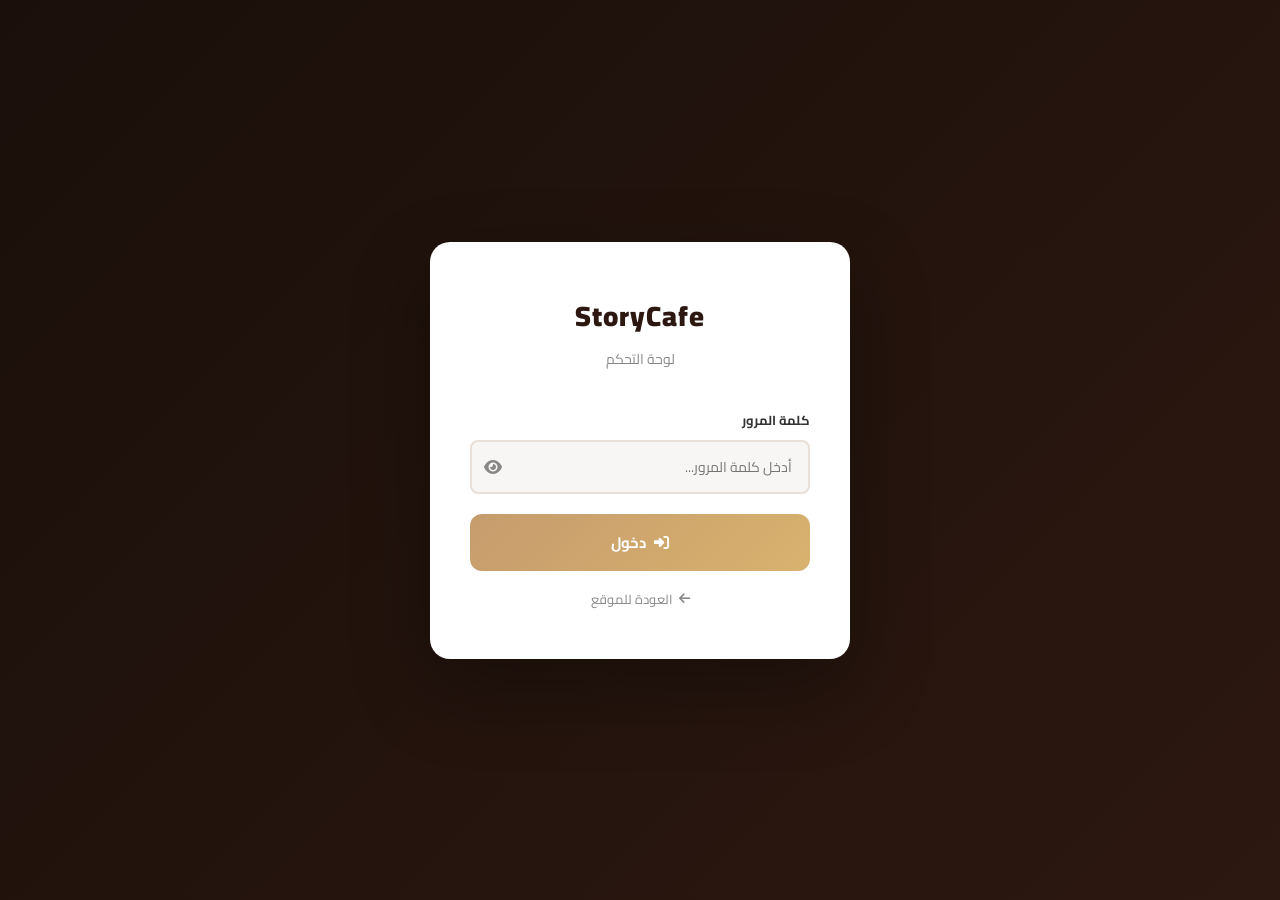
==== admin.html @ 5e0218cb "Initial commit: StoryCafe complete website + admin dashboard" ====
<!DOCTYPE html>
<html lang="ar" dir="rtl">
<head>
    <meta charset="UTF-8">
    <meta name="viewport" content="width=device-width, initial-scale=1.0">
    <title>لوحة التحكم — StoryCafe</title>
    <link rel="preconnect" href="https://fonts.googleapis.com">
    <link href="https://fonts.googleapis.com/css2?family=Cairo:wght@300;400;600;700;900&display=swap" rel="stylesheet">
    <link rel="stylesheet" href="https://cdnjs.cloudflare.com/ajax/libs/font-awesome/6.5.1/css/all.min.css">
    <link rel="stylesheet" href="css/admin.css">
</head>
<body>

    <!-- Login Page -->
    <div id="login-page" class="login-page">
        <div class="login-card">
            <div class="login-logo">
                <img src="logo.png" alt="StoryCafe" onerror="this.style.display='none'">
                <h1>StoryCafe</h1>
                <p>لوحة التحكم</p>
            </div>
            <form onsubmit="adminLogin(event)">
                <div class="form-group">
                    <label>كلمة المرور</label>
                    <div class="pw-wrap">
                        <input type="password" id="login-pw" placeholder="أدخل كلمة المرور..." required autocomplete="current-password">
                        <button type="button" class="pw-toggle" onclick="togglePwVis()"><i class="fas fa-eye" id="pw-eye"></i></button>
                    </div>
                </div>
                <div class="login-error" id="login-error" style="display:none">كلمة المرور غير صحيحة</div>
                <button type="submit" class="btn-login">
                    <i class="fas fa-sign-in-alt"></i>
                    دخول
                </button>
            </form>
            <a href="index.html" class="back-link"><i class="fas fa-arrow-left"></i> العودة للموقع</a>
        </div>
    </div>

    <!-- Dashboard -->
    <div id="dashboard" class="dashboard" style="display:none">

        <!-- Sidebar -->
        <aside class="sidebar" id="sidebar">
            <div class="sidebar-header">
                <img src="logo.png" alt="StoryCafe" onerror="this.style.display='none'">
                <div>
                    <span class="sb-title">StoryCafe</span>
                    <span class="sb-subtitle">لوحة التحكم</span>
                </div>
            </div>
            <nav class="sidebar-nav">
                <button class="sb-link active" data-page="overview" onclick="showPage('overview', this)">
                    <i class="fas fa-chart-pie"></i> نظرة عامة
                </button>
                <button class="sb-link" data-page="products" onclick="showPage('products', this)">
                    <i class="fas fa-coffee"></i> المنتجات
                </button>
                <button class="sb-link" data-page="categories" onclick="showPage('categories', this)">
                    <i class="fas fa-th-large"></i> التصنيفات
                </button>
                <button class="sb-link" data-page="orders" onclick="showPage('orders', this)">
                    <i class="fas fa-receipt"></i> الطلبات
                </button>
            </nav>
            <div class="sidebar-footer">
                <button class="sb-link sb-logout" onclick="adminLogout()">
                    <i class="fas fa-sign-out-alt"></i> تسجيل الخروج
                </button>
                <a href="index.html" class="sb-link" target="_blank">
                    <i class="fas fa-external-link-alt"></i> عرض الموقع
                </a>
            </div>
        </aside>

        <!-- Main -->
        <main class="main-content">
            <div class="topbar">
                <button class="sidebar-toggle" onclick="toggleSidebar()" aria-label="القائمة">
                    <i class="fas fa-bars"></i>
                </button>
                <h2 class="topbar-title" id="topbar-title">نظرة عامة</h2>
                <div class="topbar-actions">
                    <span class="admin-badge"><i class="fas fa-user-shield"></i> مدير</span>
                </div>
            </div>

            <!-- Overview Page -->
            <div id="page-overview" class="page active">
                <div class="stats-grid">
                    <div class="stat-card">
                        <div class="stat-icon stat-blue"><i class="fas fa-coffee"></i></div>
                        <div class="stat-info">
                            <span class="stat-label">إجمالي المنتجات</span>
                            <span class="stat-val" id="stat-products">--</span>
                        </div>
                    </div>
                    <div class="stat-card">
                        <div class="stat-icon stat-gold"><i class="fas fa-th-large"></i></div>
                        <div class="stat-info">
                            <span class="stat-label">التصنيفات</span>
                            <span class="stat-val" id="stat-cats">--</span>
                        </div>
                    </div>
                    <div class="stat-card">
                        <div class="stat-icon stat-green"><i class="fas fa-receipt"></i></div>
                        <div class="stat-info">
                            <span class="stat-label">الطلبات</span>
                            <span class="stat-val" id="stat-orders">--</span>
                        </div>
                    </div>
                    <div class="stat-card">
                        <div class="stat-icon stat-red"><i class="fas fa-fire"></i></div>
                        <div class="stat-info">
                            <span class="stat-label">أشهر صنف</span>
                            <span class="stat-val stat-sm" id="stat-top">مشروبات باردة</span>
                        </div>
                    </div>
                </div>
                <div class="overview-grid">
                    <div class="admin-card">
                        <div class="admin-card-header">
                            <h3><i class="fas fa-list"></i> آخر المنتجات المضافة</h3>
                        </div>
                        <div id="recent-products-list" class="recent-list">جاري التحميل...</div>
                    </div>
                    <div class="admin-card">
                        <div class="admin-card-header">
                            <h3><i class="fas fa-receipt"></i> آخر الطلبات</h3>
                        </div>
                        <div id="recent-orders-list" class="recent-list">لا توجد طلبات بعد</div>
                    </div>
                </div>
                <div class="supabase-notice" id="supabase-notice" style="display:none">
                    <i class="fas fa-info-circle"></i>
                    <span>لتفعيل لوحة التحكم الكاملة، أضف بيانات Supabase في <code>js/config.js</code> وشغّل سكريبت قاعدة البيانات <code>supabase-schema.sql</code></span>
                </div>
            </div>

            <!-- Products Page -->
            <div id="page-products" class="page" style="display:none">
                <div class="page-toolbar">
                    <div class="page-search">
                        <i class="fas fa-search"></i>
                        <input type="text" placeholder="ابحث عن منتج..." oninput="searchAdminProducts(this.value)">
                    </div>
                    <div class="page-toolbar-right">
                        <select class="admin-select" onchange="filterAdminByCategory(this.value)" id="prod-cat-filter">
                            <option value="">كل التصنيفات</option>
                        </select>
                        <button class="btn-admin-primary" onclick="openProductModal()">
                            <i class="fas fa-plus"></i> منتج جديد
                        </button>
                    </div>
                </div>
                <div class="admin-table-wrap">
                    <table class="admin-table" id="products-table">
                        <thead>
                            <tr>
                                <th>#</th>
                                <th>الصورة</th>
                                <th>اسم المنتج</th>
                                <th>التصنيف</th>
                                <th>السعر</th>
                                <th>الحالة</th>
                                <th>إجراءات</th>
                            </tr>
                        </thead>
                        <tbody id="products-tbody"></tbody>
                    </table>
                </div>
            </div>

            <!-- Categories Page -->
            <div id="page-categories" class="page" style="display:none">
                <div class="page-toolbar">
                    <h3>إدارة التصنيفات</h3>
                    <button class="btn-admin-primary" onclick="openCatModal()">
                        <i class="fas fa-plus"></i> تصنيف جديد
                    </button>
                </div>
                <div class="cats-admin-grid" id="cats-admin-grid"></div>
            </div>

            <!-- Orders Page -->
            <div id="page-orders" class="page" style="display:none">
                <div class="page-toolbar">
                    <h3>إدارة الطلبات</h3>
                    <div class="page-toolbar-right">
                        <select class="admin-select" onchange="filterOrdersByStatus(this.value)">
                            <option value="">كل الطلبات</option>
                            <option value="pending">قيد الانتظار</option>
                            <option value="confirmed">مؤكد</option>
                            <option value="preparing">قيد التحضير</option>
                            <option value="ready">جاهز</option>
                            <option value="delivered">تم التسليم</option>
                            <option value="cancelled">ملغي</option>
                        </select>
                    </div>
                </div>
                <div class="admin-table-wrap">
                    <table class="admin-table" id="orders-table">
                        <thead>
                            <tr>
                                <th>رقم الطلب</th>
                                <th>التاريخ</th>
                                <th>المنتجات</th>
                                <th>المجموع</th>
                                <th>الحالة</th>
                                <th>إجراءات</th>
                            </tr>
                        </thead>
                        <tbody id="orders-tbody">
                            <tr><td colspan="6" class="table-empty">لا توجد طلبات مسجّلة</td></tr>
                        </tbody>
                    </table>
                </div>
            </div>
        </main>
    </div>

    <!-- Product Modal -->
    <div class="modal-overlay" id="product-modal" style="display:none" onclick="closeProductModal(event)">
        <div class="modal-box">
            <div class="modal-header">
                <h3 id="product-modal-title">منتج جديد</h3>
                <button onclick="closeProductModal()" class="modal-close"><i class="fas fa-times"></i></button>
            </div>
            <form onsubmit="saveProduct(event)" class="modal-form">
                <input type="hidden" id="pm-id">
                <div class="form-row">
                    <div class="form-group">
                        <label>اسم المنتج (إنجليزي) *</label>
                        <input type="text" id="pm-name" placeholder="Ice Caramel Latte" required>
                    </div>
                    <div class="form-group">
                        <label>السعر (ل.ل) *</label>
                        <input type="number" id="pm-price" placeholder="200000" required min="0">
                    </div>
                </div>
                <div class="form-row">
                    <div class="form-group">
                        <label>التصنيف *</label>
                        <select id="pm-cat" required>
                            <option value="">اختر تصنيفاً</option>
                        </select>
                    </div>
                    <div class="form-group">
                        <label>الحالة</label>
                        <select id="pm-status">
                            <option value="true">متاح</option>
                            <option value="false">غير متاح</option>
                        </select>
                    </div>
                </div>
                <div class="form-group">
                    <label>رابط الصورة</label>
                    <input type="url" id="pm-image" placeholder="https://...">
                </div>
                <div class="modal-actions">
                    <button type="button" class="btn-admin-outline" onclick="closeProductModal()">إلغاء</button>
                    <button type="submit" class="btn-admin-primary">
                        <i class="fas fa-save"></i> حفظ المنتج
                    </button>
                </div>
            </form>
        </div>
    </div>

    <!-- Category Modal -->
    <div class="modal-overlay" id="cat-modal" style="display:none" onclick="closeCatModal(event)">
        <div class="modal-box modal-sm">
            <div class="modal-header">
                <h3 id="cat-modal-title">تصنيف جديد</h3>
                <button onclick="closeCatModal()" class="modal-close"><i class="fas fa-times"></i></button>
            </div>
            <form onsubmit="saveCat(event)" class="modal-form">
                <input type="hidden" id="cm-id">
                <div class="form-group">
                    <label>اسم التصنيف (عربي) *</label>
                    <input type="text" id="cm-name-ar" placeholder="مشروبات باردة" required>
                </div>
                <div class="form-group">
                    <label>اسم التصنيف (إنجليزي)</label>
                    <input type="text" id="cm-name-en" placeholder="Cold Drinks">
                </div>
                <div class="form-row">
                    <div class="form-group">
                        <label>الأيقونة (Emoji)</label>
                        <input type="text" id="cm-icon" placeholder="🥤">
                    </div>
                    <div class="form-group">
                        <label>الترتيب</label>
                        <input type="number" id="cm-order" placeholder="1" min="1">
                    </div>
                </div>
                <div class="form-group">
                    <label>رابط الصورة</label>
                    <input type="url" id="cm-image" placeholder="https://...">
                </div>
                <div class="modal-actions">
                    <button type="button" class="btn-admin-outline" onclick="closeCatModal()">إلغاء</button>
                    <button type="submit" class="btn-admin-primary">
                        <i class="fas fa-save"></i> حفظ التصنيف
                    </button>
                </div>
            </form>
        </div>
    </div>

    <!-- Admin Toast -->
    <div class="admin-toast-container" id="admin-toast-container"></div>

    <!-- Supabase -->
    <script src="https://cdn.jsdelivr.net/npm/@supabase/supabase-js@2/dist/umd/supabase.js"></script>
    <script src="js/config.js"></script>
    <script src="js/data.js"></script>
    <script src="js/admin.js"></script>
</body>
</html>
---- css/admin.css ----
/* ============================================
   StoryCafe — Admin Dashboard Stylesheet
   ============================================ */

:root {
  --dark:    #4A3728;
  --dark-2:  #2C1810;
  --dark-4:  #1a0f0a;
  --light:   #F8F6F4;
  --accent:  #C69C6D;
  --gold:    #D8B26E;
  --white:   #FFFFFF;
  --text:    #333333;
  --text-muted: #888;
  --border:  #e8e0d8;
  --bg:      #F5F0EB;
  --sidebar-w: 260px;
  --radius:  12px;
  --radius-sm: 8px;
  --shadow:  0 4px 24px rgba(74, 55, 40, 0.12);
  --transition: all 0.25s ease;
  --font: 'Cairo', sans-serif;
  --blue: #3B82F6;
  --green: #10B981;
  --red: #EF4444;
}
*, *::before, *::after { box-sizing: border-box; margin: 0; padding: 0; }
html, body { height: 100%; }
body {
  font-family: var(--font);
  background: var(--bg);
  color: var(--text);
  direction: rtl;
  overflow-x: hidden;
}
img { max-width: 100%; }
a { text-decoration: none; color: inherit; }
ul { list-style: none; }
button { cursor: pointer; font-family: var(--font); }
input, select, textarea { font-family: var(--font); }

/* ---------- Login Page ---------- */
.login-page {
  min-height: 100vh;
  display: flex;
  align-items: center;
  justify-content: center;
  background: linear-gradient(135deg, var(--dark-4) 0%, var(--dark-2) 100%);
  padding: 24px;
}
.login-card {
  background: var(--white);
  border-radius: 20px;
  padding: 48px 40px;
  width: 100%;
  max-width: 420px;
  box-shadow: 0 30px 80px rgba(0,0,0,0.3);
}
.login-logo {
  text-align: center;
  margin-bottom: 36px;
}
.login-logo img {
  width: 80px; height: 80px;
  border-radius: 50%;
  margin: 0 auto 12px;
  object-fit: contain;
  border: 3px solid var(--accent);
}
.login-logo h1 {
  font-size: 28px;
  font-weight: 900;
  color: var(--dark-2);
  letter-spacing: 1px;
}
.login-logo p {
  font-size: 14px;
  color: var(--text-muted);
  margin-top: 4px;
}
.form-group {
  margin-bottom: 20px;
}
.form-group label {
  display: block;
  font-size: 13px;
  font-weight: 700;
  color: var(--text);
  margin-bottom: 8px;
}
.form-group input,
.form-group select,
.form-group textarea {
  width: 100%;
  padding: 12px 16px;
  border: 2px solid var(--border);
  border-radius: var(--radius-sm);
  font-size: 14px;
  color: var(--text);
  background: var(--light);
  outline: none;
  transition: var(--transition);
  direction: rtl;
}
.form-group input:focus,
.form-group select:focus,
.form-group textarea:focus {
  border-color: var(--accent);
  background: var(--white);
  box-shadow: 0 0 0 3px rgba(198,156,109,0.15);
}
.pw-wrap { position: relative; }
.pw-wrap input { padding-left: 44px; }
.pw-toggle {
  position: absolute;
  left: 14px;
  top: 50%;
  transform: translateY(-50%);
  color: var(--text-muted);
  font-size: 16px;
  background: none;
  border: none;
  cursor: pointer;
}
.login-error {
  background: rgba(239, 68, 68, 0.08);
  color: var(--red);
  border: 1px solid rgba(239, 68, 68, 0.2);
  border-radius: var(--radius-sm);
  padding: 10px 14px;
  font-size: 13px;
  font-weight: 600;
  margin-bottom: 16px;
  text-align: center;
}
.btn-login {
  width: 100%;
  padding: 14px;
  background: linear-gradient(135deg, var(--accent), var(--gold));
  color: white;
  border: none;
  border-radius: var(--radius);
  font-size: 15px;
  font-weight: 700;
  display: flex;
  align-items: center;
  justify-content: center;
  gap: 8px;
  transition: var(--transition);
  margin-bottom: 16px;
}
.btn-login:hover { transform: translateY(-2px); box-shadow: 0 8px 25px rgba(198,156,109,0.4); }
.back-link {
  display: block;
  text-align: center;
  color: var(--text-muted);
  font-size: 13px;
  display: flex;
  align-items: center;
  justify-content: center;
  gap: 6px;
  transition: var(--transition);
}
.back-link:hover { color: var(--accent); }

/* ---------- Dashboard Layout ---------- */
.dashboard {
  display: flex;
  min-height: 100vh;
}

/* Sidebar */
.sidebar {
  width: var(--sidebar-w);
  background: var(--dark-2);
  color: var(--white);
  display: flex;
  flex-direction: column;
  flex-shrink: 0;
  position: fixed;
  top: 0; right: 0;
  height: 100vh;
  z-index: 200;
  overflow-y: auto;
  transition: transform 0.3s ease;
}
.sidebar.closed { transform: translateX(100%); }
.sidebar-header {
  display: flex;
  align-items: center;
  gap: 12px;
  padding: 24px 20px;
  border-bottom: 1px solid rgba(255,255,255,0.07);
}
.sidebar-header img {
  width: 42px; height: 42px;
  border-radius: 50%;
  border: 2px solid rgba(216,178,110,0.4);
  object-fit: contain;
}
.sb-title {
  display: block;
  font-size: 16px;
  font-weight: 800;
  color: var(--gold);
}
.sb-subtitle {
  display: block;
  font-size: 11px;
  color: rgba(255,255,255,0.4);
  margin-top: 2px;
}
.sidebar-nav {
  flex: 1;
  padding: 16px 12px;
  display: flex;
  flex-direction: column;
  gap: 4px;
}
.sb-link {
  display: flex;
  align-items: center;
  gap: 12px;
  padding: 12px 16px;
  border-radius: var(--radius-sm);
  font-size: 14px;
  font-weight: 600;
  color: rgba(255,255,255,0.6);
  background: none;
  border: none;
  width: 100%;
  text-align: right;
  transition: var(--transition);
  cursor: pointer;
}
.sb-link:hover { background: rgba(255,255,255,0.07); color: var(--white); }
.sb-link.active { background: rgba(216,178,110,0.15); color: var(--gold); }
.sb-link i { font-size: 16px; width: 20px; text-align: center; flex-shrink: 0; }
.sidebar-footer {
  padding: 12px;
  border-top: 1px solid rgba(255,255,255,0.07);
  display: flex;
  flex-direction: column;
  gap: 4px;
}
.sb-logout { color: rgba(239, 68, 68, 0.7) !important; }
.sb-logout:hover { color: var(--red) !important; background: rgba(239,68,68,0.08) !important; }

/* Main Content */
.main-content {
  flex: 1;
  margin-right: var(--sidebar-w);
  min-height: 100vh;
  display: flex;
  flex-direction: column;
  overflow-x: hidden;
}
.topbar {
  display: flex;
  align-items: center;
  gap: 16px;
  padding: 16px 28px;
  background: var(--white);
  border-bottom: 1px solid var(--border);
  position: sticky;
  top: 0;
  z-index: 100;
}
.sidebar-toggle {
  background: none;
  border: 1px solid var(--border);
  border-radius: var(--radius-sm);
  width: 38px; height: 38px;
  display: flex;
  align-items: center;
  justify-content: center;
  color: var(--text);
  font-size: 16px;
  transition: var(--transition);
  display: none;
}
.sidebar-toggle:hover { background: var(--bg); }
.topbar-title {
  flex: 1;
  font-size: 18px;
  font-weight: 800;
  color: var(--dark-2);
}
.admin-badge {
  background: rgba(198, 156, 109, 0.1);
  color: var(--accent);
  border: 1px solid rgba(198, 156, 109, 0.2);
  padding: 6px 14px;
  border-radius: 20px;
  font-size: 12px;
  font-weight: 700;
  display: flex;
  align-items: center;
  gap: 6px;
}
.page { padding: 28px; flex: 1; }
.page.active { display: block; }

/* Stats */
.stats-grid {
  display: grid;
  grid-template-columns: repeat(auto-fill, minmax(220px, 1fr));
  gap: 20px;
  margin-bottom: 28px;
}
.stat-card {
  background: var(--white);
  border-radius: var(--radius);
  padding: 24px;
  display: flex;
  align-items: center;
  gap: 18px;
  box-shadow: var(--shadow);
  border: 1px solid var(--border);
  transition: var(--transition);
}
.stat-card:hover { transform: translateY(-3px); }
.stat-icon {
  width: 54px; height: 54px;
  border-radius: var(--radius);
  display: flex;
  align-items: center;
  justify-content: center;
  font-size: 22px;
  flex-shrink: 0;
}
.stat-blue  { background: rgba(59,130,246,0.1); color: var(--blue); }
.stat-gold  { background: rgba(216,178,110,0.1); color: var(--gold); }
.stat-green { background: rgba(16,185,129,0.1); color: var(--green); }
.stat-red   { background: rgba(239,68,68,0.1);  color: var(--red); }
.stat-label { font-size: 12px; color: var(--text-muted); font-weight: 600; margin-bottom: 6px; display: block; }
.stat-val   { font-size: 28px; font-weight: 900; color: var(--dark-2); display: block; }
.stat-sm    { font-size: 16px !important; }

/* Overview Grid */
.overview-grid {
  display: grid;
  grid-template-columns: 1.5fr 1fr;
  gap: 20px;
  margin-bottom: 20px;
}
.admin-card {
  background: var(--white);
  border-radius: var(--radius);
  border: 1px solid var(--border);
  box-shadow: var(--shadow);
  overflow: hidden;
}
.admin-card-header {
  padding: 18px 22px;
  border-bottom: 1px solid var(--border);
  background: var(--light);
}
.admin-card-header h3 {
  font-size: 15px;
  font-weight: 700;
  color: var(--dark-2);
  display: flex;
  align-items: center;
  gap: 8px;
}
.admin-card-header h3 i { color: var(--accent); }
.recent-list { padding: 16px; }
.recent-item {
  display: flex;
  align-items: center;
  gap: 12px;
  padding: 10px;
  border-radius: var(--radius-sm);
  transition: var(--transition);
  border-bottom: 1px solid var(--border);
}
.recent-item:last-child { border-bottom: none; }
.recent-item:hover { background: var(--bg); }
.recent-item img {
  width: 44px; height: 44px;
  border-radius: var(--radius-sm);
  object-fit: cover;
  flex-shrink: 0;
}
.recent-item-info { flex: 1; min-width: 0; }
.recent-item-name { font-size: 13px; font-weight: 700; color: var(--dark-2); white-space: nowrap; overflow: hidden; text-overflow: ellipsis; }
.recent-item-cat  { font-size: 11px; color: var(--text-muted); margin-top: 2px; }
.recent-item-price{ font-size: 13px; font-weight: 700; color: var(--accent); flex-shrink: 0; }

/* Supabase Notice */
.supabase-notice {
  background: rgba(59, 130, 246, 0.06);
  border: 1px solid rgba(59, 130, 246, 0.2);
  color: var(--blue);
  border-radius: var(--radius);
  padding: 14px 20px;
  font-size: 13px;
  font-weight: 600;
  display: flex;
  align-items: flex-start;
  gap: 12px;
  line-height: 1.7;
  margin-top: 20px;
}
.supabase-notice code {
  background: rgba(59,130,246,0.1);
  padding: 2px 6px;
  border-radius: 4px;
  font-family: monospace;
  font-size: 12px;
}

/* Page Toolbar */
.page-toolbar {
  display: flex;
  align-items: center;
  gap: 12px;
  margin-bottom: 24px;
  flex-wrap: wrap;
}
.page-toolbar h3 {
  font-size: 16px;
  font-weight: 700;
  color: var(--dark-2);
  flex: 1;
}
.page-toolbar-right {
  display: flex;
  align-items: center;
  gap: 10px;
  flex-wrap: wrap;
  margin-right: auto;
}
.page-search {
  position: relative;
  flex: 1;
  min-width: 220px;
}
.page-search i {
  position: absolute;
  right: 14px;
  top: 50%;
  transform: translateY(-50%);
  color: var(--text-muted);
  font-size: 14px;
  pointer-events: none;
}
.page-search input {
  width: 100%;
  padding: 10px 40px 10px 16px;
  border: 1.5px solid var(--border);
  border-radius: var(--radius-sm);
  font-size: 13px;
  background: var(--white);
  outline: none;
  transition: var(--transition);
}
.page-search input:focus { border-color: var(--accent); }
.admin-select {
  padding: 10px 14px;
  border: 1.5px solid var(--border);
  border-radius: var(--radius-sm);
  font-size: 13px;
  background: var(--white);
  color: var(--text);
  outline: none;
  cursor: pointer;
  transition: var(--transition);
}
.admin-select:focus { border-color: var(--accent); }
.btn-admin-primary {
  display: flex;
  align-items: center;
  gap: 8px;
  padding: 10px 20px;
  background: linear-gradient(135deg, var(--accent), var(--gold));
  color: white;
  border: none;
  border-radius: var(--radius-sm);
  font-size: 13px;
  font-weight: 700;
  cursor: pointer;
  transition: var(--transition);
  white-space: nowrap;
}
.btn-admin-primary:hover { transform: translateY(-2px); box-shadow: 0 6px 20px rgba(198,156,109,0.4); }
.btn-admin-outline {
  padding: 10px 20px;
  border: 1.5px solid var(--border);
  border-radius: var(--radius-sm);
  background: var(--white);
  color: var(--text);
  font-size: 13px;
  font-weight: 600;
  cursor: pointer;
  transition: var(--transition);
}
.btn-admin-outline:hover { border-color: var(--accent); color: var(--accent); }

/* Admin Table */
.admin-table-wrap {
  background: var(--white);
  border-radius: var(--radius);
  border: 1px solid var(--border);
  overflow: auto;
  box-shadow: var(--shadow);
}
.admin-table {
  width: 100%;
  border-collapse: collapse;
  min-width: 700px;
}
.admin-table th {
  padding: 14px 16px;
  background: var(--light);
  font-size: 12px;
  font-weight: 700;
  color: var(--text-muted);
  text-align: right;
  border-bottom: 1px solid var(--border);
  white-space: nowrap;
}
.admin-table td {
  padding: 12px 16px;
  font-size: 13px;
  border-bottom: 1px solid var(--border);
  color: var(--text);
  vertical-align: middle;
}
.admin-table tr:last-child td { border-bottom: none; }
.admin-table tr:hover td { background: var(--bg); }
.table-empty { text-align: center; color: var(--text-muted); padding: 40px !important; font-style: italic; }
.prod-thumb {
  width: 48px; height: 48px;
  border-radius: var(--radius-sm);
  object-fit: cover;
  border: 1px solid var(--border);
}
.status-badge {
  padding: 4px 10px;
  border-radius: 20px;
  font-size: 11px;
  font-weight: 700;
  white-space: nowrap;
}
.status-available { background: rgba(16,185,129,0.1); color: var(--green); }
.status-unavailable { background: rgba(239,68,68,0.08); color: var(--red); }
.status-pending   { background: rgba(245,158,11,0.1); color: #D97706; }
.status-confirmed { background: rgba(59,130,246,0.1); color: var(--blue); }
.status-preparing { background: rgba(139,92,246,0.1); color: #7C3AED; }
.status-ready     { background: rgba(16,185,129,0.1); color: var(--green); }
.status-delivered { background: rgba(16,185,129,0.1); color: var(--green); }
.status-cancelled { background: rgba(239,68,68,0.08); color: var(--red); }
.tbl-actions { display: flex; gap: 6px; }
.tbl-btn {
  width: 32px; height: 32px;
  border-radius: var(--radius-sm);
  border: 1px solid var(--border);
  background: var(--white);
  display: flex;
  align-items: center;
  justify-content: center;
  font-size: 13px;
  cursor: pointer;
  transition: var(--transition);
}
.tbl-btn-edit  { color: var(--blue); }
.tbl-btn-edit:hover  { background: rgba(59,130,246,0.08); border-color: var(--blue); }
.tbl-btn-del   { color: var(--red); }
.tbl-btn-del:hover   { background: rgba(239,68,68,0.08); border-color: var(--red); }
.tbl-btn-view  { color: var(--green); }
.tbl-btn-view:hover  { background: rgba(16,185,129,0.08); border-color: var(--green); }

/* Categories Grid */
.cats-admin-grid {
  display: grid;
  grid-template-columns: repeat(auto-fill, minmax(220px, 1fr));
  gap: 20px;
}
.cat-admin-card {
  background: var(--white);
  border-radius: var(--radius);
  border: 1px solid var(--border);
  overflow: hidden;
  box-shadow: var(--shadow);
  transition: var(--transition);
}
.cat-admin-card:hover { transform: translateY(-3px); }
.cat-admin-img {
  width: 100%;
  height: 140px;
  object-fit: cover;
  background: var(--bg);
}
.cat-admin-info { padding: 16px; }
.cat-admin-name {
  font-size: 15px;
  font-weight: 700;
  color: var(--dark-2);
  margin-bottom: 4px;
}
.cat-admin-count {
  font-size: 12px;
  color: var(--text-muted);
  margin-bottom: 12px;
}
.cat-admin-actions { display: flex; gap: 8px; }

/* Modal */
.modal-overlay {
  position: fixed;
  inset: 0;
  background: rgba(0,0,0,0.5);
  z-index: 1000;
  display: flex;
  align-items: center;
  justify-content: center;
  padding: 20px;
  backdrop-filter: blur(4px);
}
.modal-box {
  background: var(--white);
  border-radius: var(--radius);
  width: 100%;
  max-width: 560px;
  max-height: 90vh;
  overflow-y: auto;
  box-shadow: 0 30px 80px rgba(0,0,0,0.3);
  animation: modalIn 0.3s cubic-bezier(0.4,0,0.2,1);
}
.modal-sm { max-width: 440px; }
@keyframes modalIn { from { opacity:0; transform: scale(0.9) translateY(10px); } to { opacity:1; transform: scale(1) translateY(0); } }
.modal-header {
  display: flex;
  align-items: center;
  justify-content: space-between;
  padding: 20px 24px;
  border-bottom: 1px solid var(--border);
  background: var(--light);
}
.modal-header h3 { font-size: 17px; font-weight: 800; color: var(--dark-2); }
.modal-close {
  width: 32px; height: 32px;
  border-radius: 50%;
  background: rgba(0,0,0,0.05);
  border: none;
  color: var(--text-muted);
  font-size: 14px;
  display: flex;
  align-items: center;
  justify-content: center;
  transition: var(--transition);
}
.modal-close:hover { background: rgba(239,68,68,0.1); color: var(--red); }
.modal-form { padding: 24px; }
.form-row { display: grid; grid-template-columns: 1fr 1fr; gap: 16px; }
.modal-actions { display: flex; gap: 10px; justify-content: flex-end; margin-top: 24px; }

/* Admin Toast */
.admin-toast-container {
  position: fixed;
  bottom: 24px;
  right: 24px;
  z-index: 9999;
  display: flex;
  flex-direction: column;
  gap: 10px;
}
.admin-toast {
  background: var(--dark-2);
  color: var(--gold);
  padding: 12px 18px;
  border-radius: var(--radius);
  font-size: 13px;
  font-weight: 600;
  border: 1px solid rgba(216,178,110,0.3);
  box-shadow: 0 8px 30px rgba(0,0,0,0.3);
  display: flex;
  align-items: center;
  gap: 10px;
  transform: translateX(120%);
  opacity: 0;
  transition: transform 0.4s cubic-bezier(0.4,0,0.2,1), opacity 0.4s ease;
  min-width: 260px;
  max-width: 360px;
}
.admin-toast.show { transform: translateX(0); opacity: 1; }
.admin-toast.success { border-color: rgba(16,185,129,0.3); }
.admin-toast.success i { color: var(--green); }
.admin-toast.error { border-color: rgba(239,68,68,0.3); }
.admin-toast.error i { color: var(--red); }

/* Responsive */
@media (max-width: 900px) {
  .sidebar { transform: translateX(100%); box-shadow: -8px 0 40px rgba(0,0,0,0.3); }
  .sidebar.open { transform: translateX(0); }
  .main-content { margin-right: 0; }
  .sidebar-toggle { display: flex; }
  .overview-grid { grid-template-columns: 1fr; }
  .form-row { grid-template-columns: 1fr; }
}
@media (max-width: 600px) {
  .stats-grid { grid-template-columns: 1fr 1fr; }
  .page { padding: 16px; }
  .topbar { padding: 14px 16px; }
  .cats-admin-grid { grid-template-columns: repeat(auto-fill, minmax(160px, 1fr)); }
  .page-toolbar { flex-direction: column; align-items: stretch; }
  .page-toolbar-right { flex-wrap: wrap; }
}
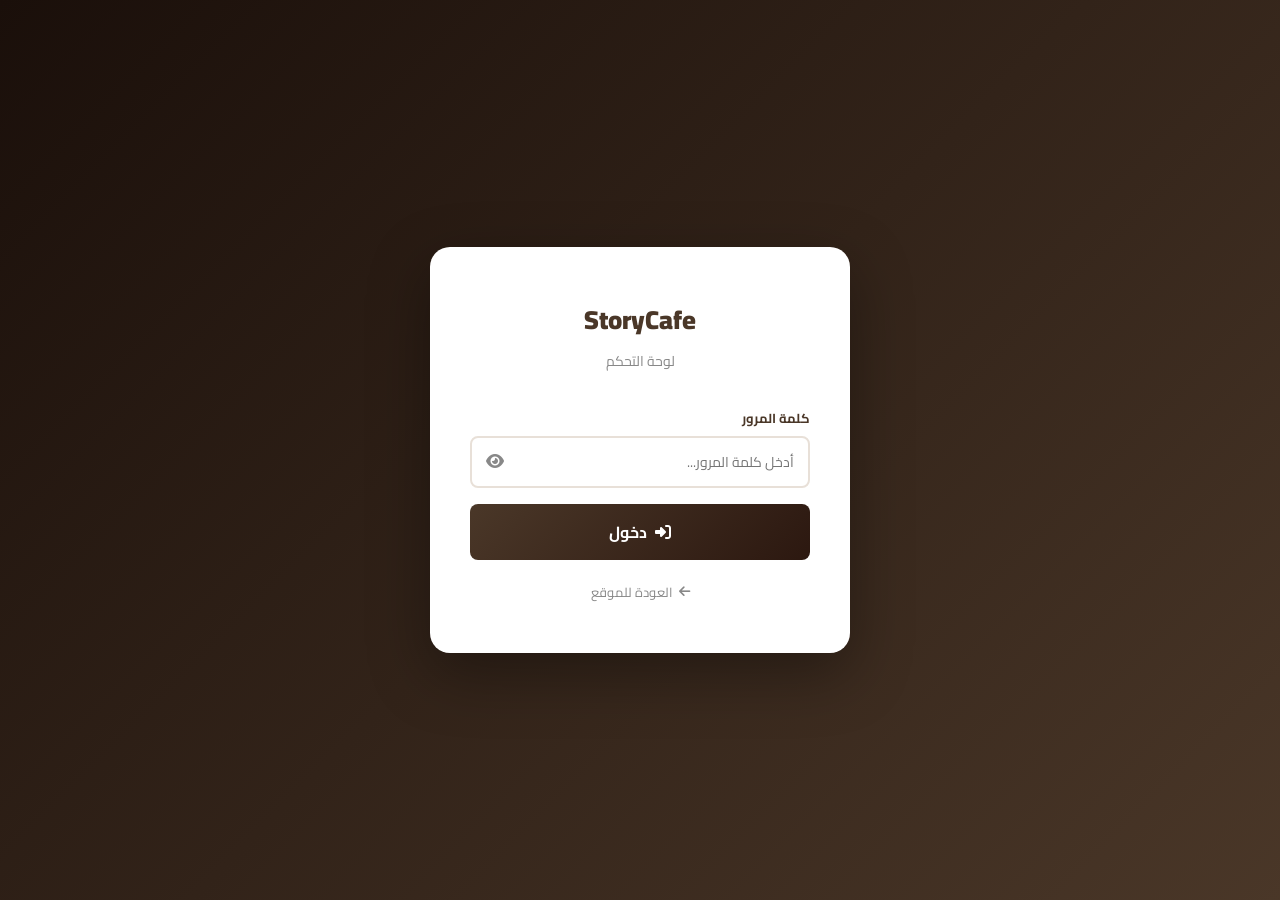
==== commit 2634f56b: "Fix admin panel: full CRUD, image upload from device + URL, synchronous boot - Rewrote admin.js boot" ====
--- a/admin.html
+++ b/admin.html
@@ -7,314 +7,329 @@
     <link rel="preconnect" href="https://fonts.googleapis.com">
     <link href="https://fonts.googleapis.com/css2?family=Cairo:wght@300;400;600;700;900&display=swap" rel="stylesheet">
     <link rel="stylesheet" href="https://cdnjs.cloudflare.com/ajax/libs/font-awesome/6.5.1/css/all.min.css">
-    <link rel="stylesheet" href="css/admin.css">
+    <link rel="stylesheet" href="css/admin.css?v=4">
 </head>
 <body>
 
-    <!-- Login Page -->
-    <div id="login-page" class="login-page">
-        <div class="login-card">
-            <div class="login-logo">
-                <img src="logo.png" alt="StoryCafe" onerror="this.style.display='none'">
-                <h1>StoryCafe</h1>
-                <p>لوحة التحكم</p>
-            </div>
-            <form onsubmit="adminLogin(event)">
-                <div class="form-group">
-                    <label>كلمة المرور</label>
-                    <div class="pw-wrap">
-                        <input type="password" id="login-pw" placeholder="أدخل كلمة المرور..." required autocomplete="current-password">
-                        <button type="button" class="pw-toggle" onclick="togglePwVis()"><i class="fas fa-eye" id="pw-eye"></i></button>
-                    </div>
-                </div>
-                <div class="login-error" id="login-error" style="display:none">كلمة المرور غير صحيحة</div>
-                <button type="submit" class="btn-login">
-                    <i class="fas fa-sign-in-alt"></i>
-                    دخول
-                </button>
-            </form>
-            <a href="index.html" class="back-link"><i class="fas fa-arrow-left"></i> العودة للموقع</a>
-        </div>
+<!-- ══════ LOGIN ══════ -->
+<div id="login-page" class="login-page">
+    <div class="login-card">
+        <div class="login-logo">
+            <img src="logo.png" alt="StoryCafe" onerror="this.style.display='none'">
+            <h1>StoryCafe</h1>
+            <p>لوحة التحكم</p>
+        </div>
+        <form onsubmit="adminLogin(event)">
+            <div class="form-group">
+                <label>كلمة المرور</label>
+                <div class="pw-wrap">
+                    <input type="password" id="login-pw" placeholder="أدخل كلمة المرور..." required autocomplete="current-password">
+                    <button type="button" class="pw-toggle" onclick="togglePwVis()">
+                        <i class="fas fa-eye" id="pw-eye"></i>
+                    </button>
+                </div>
+            </div>
+            <div class="login-error" id="login-error" style="display:none">
+                <i class="fas fa-exclamation-circle"></i> كلمة المرور غير صحيحة
+            </div>
+            <button type="submit" class="btn-login">
+                <i class="fas fa-sign-in-alt"></i> دخول
+            </button>
+        </form>
+        <a href="index.html" class="back-link"><i class="fas fa-arrow-left"></i> العودة للموقع</a>
     </div>
-
-    <!-- Dashboard -->
-    <div id="dashboard" class="dashboard" style="display:none">
-
-        <!-- Sidebar -->
-        <aside class="sidebar" id="sidebar">
-            <div class="sidebar-header">
-                <img src="logo.png" alt="StoryCafe" onerror="this.style.display='none'">
-                <div>
-                    <span class="sb-title">StoryCafe</span>
-                    <span class="sb-subtitle">لوحة التحكم</span>
-                </div>
-            </div>
-            <nav class="sidebar-nav">
-                <button class="sb-link active" data-page="overview" onclick="showPage('overview', this)">
-                    <i class="fas fa-chart-pie"></i> نظرة عامة
-                </button>
-                <button class="sb-link" data-page="products" onclick="showPage('products', this)">
-                    <i class="fas fa-coffee"></i> المنتجات
-                </button>
-                <button class="sb-link" data-page="categories" onclick="showPage('categories', this)">
-                    <i class="fas fa-th-large"></i> التصنيفات
-                </button>
-                <button class="sb-link" data-page="orders" onclick="showPage('orders', this)">
-                    <i class="fas fa-receipt"></i> الطلبات
-                </button>
-            </nav>
-            <div class="sidebar-footer">
-                <button class="sb-link sb-logout" onclick="adminLogout()">
-                    <i class="fas fa-sign-out-alt"></i> تسجيل الخروج
-                </button>
-                <a href="index.html" class="sb-link" target="_blank">
-                    <i class="fas fa-external-link-alt"></i> عرض الموقع
-                </a>
-            </div>
-        </aside>
-
-        <!-- Main -->
-        <main class="main-content">
-            <div class="topbar">
-                <button class="sidebar-toggle" onclick="toggleSidebar()" aria-label="القائمة">
-                    <i class="fas fa-bars"></i>
-                </button>
-                <h2 class="topbar-title" id="topbar-title">نظرة عامة</h2>
-                <div class="topbar-actions">
-                    <span class="admin-badge"><i class="fas fa-user-shield"></i> مدير</span>
-                </div>
-            </div>
-
-            <!-- Overview Page -->
-            <div id="page-overview" class="page active">
-                <div class="stats-grid">
-                    <div class="stat-card">
-                        <div class="stat-icon stat-blue"><i class="fas fa-coffee"></i></div>
-                        <div class="stat-info">
-                            <span class="stat-label">إجمالي المنتجات</span>
-                            <span class="stat-val" id="stat-products">--</span>
-                        </div>
-                    </div>
-                    <div class="stat-card">
-                        <div class="stat-icon stat-gold"><i class="fas fa-th-large"></i></div>
-                        <div class="stat-info">
-                            <span class="stat-label">التصنيفات</span>
-                            <span class="stat-val" id="stat-cats">--</span>
-                        </div>
-                    </div>
-                    <div class="stat-card">
-                        <div class="stat-icon stat-green"><i class="fas fa-receipt"></i></div>
-                        <div class="stat-info">
-                            <span class="stat-label">الطلبات</span>
-                            <span class="stat-val" id="stat-orders">--</span>
-                        </div>
-                    </div>
-                    <div class="stat-card">
-                        <div class="stat-icon stat-red"><i class="fas fa-fire"></i></div>
-                        <div class="stat-info">
-                            <span class="stat-label">أشهر صنف</span>
-                            <span class="stat-val stat-sm" id="stat-top">مشروبات باردة</span>
-                        </div>
-                    </div>
-                </div>
-                <div class="overview-grid">
-                    <div class="admin-card">
-                        <div class="admin-card-header">
-                            <h3><i class="fas fa-list"></i> آخر المنتجات المضافة</h3>
-                        </div>
-                        <div id="recent-products-list" class="recent-list">جاري التحميل...</div>
-                    </div>
-                    <div class="admin-card">
-                        <div class="admin-card-header">
-                            <h3><i class="fas fa-receipt"></i> آخر الطلبات</h3>
-                        </div>
-                        <div id="recent-orders-list" class="recent-list">لا توجد طلبات بعد</div>
-                    </div>
-                </div>
-                <div class="supabase-notice" id="supabase-notice" style="display:none">
-                    <i class="fas fa-info-circle"></i>
-                    <span>لتفعيل لوحة التحكم الكاملة، أضف بيانات Supabase في <code>js/config.js</code> وشغّل سكريبت قاعدة البيانات <code>supabase-schema.sql</code></span>
-                </div>
-            </div>
-
-            <!-- Products Page -->
-            <div id="page-products" class="page" style="display:none">
-                <div class="page-toolbar">
-                    <div class="page-search">
-                        <i class="fas fa-search"></i>
-                        <input type="text" placeholder="ابحث عن منتج..." oninput="searchAdminProducts(this.value)">
-                    </div>
-                    <div class="page-toolbar-right">
-                        <select class="admin-select" onchange="filterAdminByCategory(this.value)" id="prod-cat-filter">
-                            <option value="">كل التصنيفات</option>
-                        </select>
-                        <button class="btn-admin-primary" onclick="openProductModal()">
-                            <i class="fas fa-plus"></i> منتج جديد
-                        </button>
-                    </div>
-                </div>
-                <div class="admin-table-wrap">
-                    <table class="admin-table" id="products-table">
-                        <thead>
-                            <tr>
-                                <th>#</th>
-                                <th>الصورة</th>
-                                <th>اسم المنتج</th>
-                                <th>التصنيف</th>
-                                <th>السعر</th>
-                                <th>الحالة</th>
-                                <th>إجراءات</th>
-                            </tr>
-                        </thead>
-                        <tbody id="products-tbody"></tbody>
-                    </table>
-                </div>
-            </div>
-
-            <!-- Categories Page -->
-            <div id="page-categories" class="page" style="display:none">
-                <div class="page-toolbar">
-                    <h3>إدارة التصنيفات</h3>
-                    <button class="btn-admin-primary" onclick="openCatModal()">
-                        <i class="fas fa-plus"></i> تصنيف جديد
-                    </button>
-                </div>
-                <div class="cats-admin-grid" id="cats-admin-grid"></div>
-            </div>
-
-            <!-- Orders Page -->
-            <div id="page-orders" class="page" style="display:none">
-                <div class="page-toolbar">
-                    <h3>إدارة الطلبات</h3>
-                    <div class="page-toolbar-right">
-                        <select class="admin-select" onchange="filterOrdersByStatus(this.value)">
-                            <option value="">كل الطلبات</option>
-                            <option value="pending">قيد الانتظار</option>
-                            <option value="confirmed">مؤكد</option>
-                            <option value="preparing">قيد التحضير</option>
-                            <option value="ready">جاهز</option>
-                            <option value="delivered">تم التسليم</option>
-                            <option value="cancelled">ملغي</option>
-                        </select>
-                    </div>
-                </div>
-                <div class="admin-table-wrap">
-                    <table class="admin-table" id="orders-table">
-                        <thead>
-                            <tr>
-                                <th>رقم الطلب</th>
-                                <th>التاريخ</th>
-                                <th>المنتجات</th>
-                                <th>المجموع</th>
-                                <th>الحالة</th>
-                                <th>إجراءات</th>
-                            </tr>
-                        </thead>
-                        <tbody id="orders-tbody">
-                            <tr><td colspan="6" class="table-empty">لا توجد طلبات مسجّلة</td></tr>
-                        </tbody>
-                    </table>
-                </div>
-            </div>
-        </main>
+</div>
+
+<!-- ══════ DASHBOARD ══════ -->
+<div id="dashboard" class="dashboard" style="display:none">
+
+    <!-- Sidebar -->
+    <aside class="sidebar" id="sidebar">
+        <div class="sidebar-header">
+            <img src="logo.png" alt="StoryCafe" onerror="this.style.display='none'">
+            <div>
+                <span class="sb-title">StoryCafe</span>
+                <span class="sb-subtitle">لوحة التحكم</span>
+            </div>
+        </div>
+        <nav class="sidebar-nav">
+            <button class="sb-link active" onclick="showPage('overview',this)"><i class="fas fa-chart-pie"></i> نظرة عامة</button>
+            <button class="sb-link" onclick="showPage('products',this)"><i class="fas fa-coffee"></i> المنتجات</button>
+            <button class="sb-link" onclick="showPage('categories',this)"><i class="fas fa-th-large"></i> التصنيفات</button>
+            <button class="sb-link" onclick="showPage('orders',this)"><i class="fas fa-receipt"></i> الطلبات</button>
+        </nav>
+        <div class="sidebar-footer">
+            <button class="sb-link sb-logout" onclick="adminLogout()"><i class="fas fa-sign-out-alt"></i> تسجيل الخروج</button>
+            <a href="index.html" class="sb-link" target="_blank"><i class="fas fa-external-link-alt"></i> عرض الموقع</a>
+        </div>
+    </aside>
+
+    <!-- Main -->
+    <main class="main-content">
+        <div class="topbar">
+            <button class="sidebar-toggle" onclick="toggleSidebar()"><i class="fas fa-bars"></i></button>
+            <h2 class="topbar-title" id="topbar-title">نظرة عامة</h2>
+            <span class="admin-badge"><i class="fas fa-user-shield"></i> مدير</span>
+        </div>
+
+        <!-- Overview -->
+        <div id="page-overview" class="page active">
+            <div class="stats-grid">
+                <div class="stat-card">
+                    <div class="stat-icon stat-blue"><i class="fas fa-coffee"></i></div>
+                    <div class="stat-info"><span class="stat-label">إجمالي المنتجات</span><span class="stat-val" id="stat-products">--</span></div>
+                </div>
+                <div class="stat-card">
+                    <div class="stat-icon stat-gold"><i class="fas fa-th-large"></i></div>
+                    <div class="stat-info"><span class="stat-label">التصنيفات</span><span class="stat-val" id="stat-cats">--</span></div>
+                </div>
+                <div class="stat-card">
+                    <div class="stat-icon stat-green"><i class="fas fa-receipt"></i></div>
+                    <div class="stat-info"><span class="stat-label">الطلبات</span><span class="stat-val" id="stat-orders">--</span></div>
+                </div>
+                <div class="stat-card">
+                    <div class="stat-icon stat-red"><i class="fas fa-fire"></i></div>
+                    <div class="stat-info"><span class="stat-label">أشهر تصنيف</span><span class="stat-val stat-sm" id="stat-top">مشروبات باردة</span></div>
+                </div>
+            </div>
+            <div class="overview-grid">
+                <div class="admin-card">
+                    <div class="admin-card-header"><h3><i class="fas fa-list"></i> آخر المنتجات</h3></div>
+                    <div id="recent-products-list" class="recent-list"></div>
+                </div>
+                <div class="admin-card">
+                    <div class="admin-card-header"><h3><i class="fas fa-receipt"></i> آخر الطلبات</h3></div>
+                    <div id="recent-orders-list" class="recent-list"></div>
+                </div>
+            </div>
+            <div class="supabase-notice" id="supabase-notice" style="display:none">
+                <i class="fas fa-info-circle"></i>
+                <span>لتفعيل قاعدة البيانات أضف بيانات Supabase في <code>js/config.js</code> ثم شغّل <code>supabase-schema.sql</code></span>
+            </div>
+        </div>
+
+        <!-- Products -->
+        <div id="page-products" class="page" style="display:none">
+            <div class="page-toolbar">
+                <div class="page-search">
+                    <i class="fas fa-search"></i>
+                    <input type="text" placeholder="ابحث عن منتج..." oninput="searchAdminProducts(this.value)">
+                </div>
+                <div class="page-toolbar-right">
+                    <select class="admin-select" onchange="filterAdminByCategory(this.value)" id="prod-cat-filter">
+                        <option value="">كل التصنيفات</option>
+                    </select>
+                    <button class="btn-admin-primary" onclick="openProductModal()">
+                        <i class="fas fa-plus"></i> منتج جديد
+                    </button>
+                </div>
+            </div>
+            <div class="admin-table-wrap">
+                <table class="admin-table">
+                    <thead>
+                        <tr><th>#</th><th>الصورة</th><th>اسم المنتج</th><th>التصنيف</th><th>السعر</th><th>الحالة</th><th>إجراءات</th></tr>
+                    </thead>
+                    <tbody id="products-tbody"></tbody>
+                </table>
+            </div>
+        </div>
+
+        <!-- Categories -->
+        <div id="page-categories" class="page" style="display:none">
+            <div class="page-toolbar">
+                <h3 style="flex:1;font-size:16px;font-weight:700;color:var(--dark-2)">إدارة التصنيفات</h3>
+                <button class="btn-admin-primary" onclick="openCatModal()"><i class="fas fa-plus"></i> تصنيف جديد</button>
+            </div>
+            <div class="cats-admin-grid" id="cats-admin-grid"></div>
+        </div>
+
+        <!-- Orders -->
+        <div id="page-orders" class="page" style="display:none">
+            <div class="page-toolbar">
+                <h3 style="flex:1;font-size:16px;font-weight:700;color:var(--dark-2)">إدارة الطلبات</h3>
+                <select class="admin-select" onchange="filterOrdersByStatus(this.value)">
+                    <option value="">كل الطلبات</option>
+                    <option value="pending">قيد الانتظار</option>
+                    <option value="confirmed">مؤكد</option>
+                    <option value="preparing">قيد التحضير</option>
+                    <option value="ready">جاهز</option>
+                    <option value="delivered">تم التسليم</option>
+                    <option value="cancelled">ملغي</option>
+                </select>
+            </div>
+            <div class="admin-table-wrap">
+                <table class="admin-table">
+                    <thead>
+                        <tr><th>رقم الطلب</th><th>التاريخ</th><th>المنتجات</th><th>المجموع</th><th>الحالة</th><th>إجراءات</th></tr>
+                    </thead>
+                    <tbody id="orders-tbody"><tr><td colspan="6" class="table-empty">لا توجد طلبات</td></tr></tbody>
+                </table>
+            </div>
+        </div>
+    </main>
+</div>
+
+<!-- ══════ PRODUCT MODAL ══════ -->
+<div class="modal-overlay" id="product-modal" style="display:none" onclick="closeModalOnBg(event,'product-modal')">
+    <div class="modal-box">
+        <div class="modal-header">
+            <h3 id="pm-title">منتج جديد</h3>
+            <button onclick="closeModal('product-modal')" class="modal-close"><i class="fas fa-times"></i></button>
+        </div>
+        <form onsubmit="saveProduct(event)" class="modal-form">
+            <input type="hidden" id="pm-id">
+            <div class="form-row">
+                <div class="form-group">
+                    <label>اسم المنتج *</label>
+                    <input type="text" id="pm-name" placeholder="مثال: Ice Caramel Latte" required>
+                </div>
+                <div class="form-group">
+                    <label>السعر (ل.ل) *</label>
+                    <input type="number" id="pm-price" placeholder="200000" required min="0" step="1000">
+                </div>
+            </div>
+            <div class="form-row">
+                <div class="form-group">
+                    <label>التصنيف *</label>
+                    <select id="pm-cat" required>
+                        <option value="">اختر تصنيفاً</option>
+                    </select>
+                </div>
+                <div class="form-group">
+                    <label>الحالة</label>
+                    <select id="pm-status">
+                        <option value="true">متاح ✓</option>
+                        <option value="false">غير متاح ✗</option>
+                    </select>
+                </div>
+            </div>
+
+            <!-- Image section -->
+            <div class="form-group">
+                <label>الصورة</label>
+                <div class="img-source-tabs">
+                    <button type="button" class="img-tab active" id="tab-url" onclick="switchImgTab('url')">
+                        <i class="fas fa-link"></i> رابط URL
+                    </button>
+                    <button type="button" class="img-tab" id="tab-file" onclick="switchImgTab('file')">
+                        <i class="fas fa-upload"></i> رفع من الجهاز
+                    </button>
+                </div>
+                <div id="img-url-section">
+                    <input type="url" id="pm-image-url" placeholder="https://images.unsplash.com/..." oninput="previewFromUrl(this.value,'pm-preview')">
+                </div>
+                <div id="img-file-section" style="display:none">
+                    <label class="file-upload-label" for="pm-image-file">
+                        <i class="fas fa-cloud-upload-alt"></i>
+                        <span>اضغط لاختيار صورة أو اسحبها هنا</span>
+                        <small>JPG, PNG, WEBP — حتى 5MB</small>
+                    </label>
+                    <input type="file" id="pm-image-file" accept="image/*" class="file-input-hidden" onchange="handleFileUpload(this,'pm-preview','pm-image-b64')">
+                    <input type="hidden" id="pm-image-b64">
+                </div>
+                <div class="img-preview-wrap" id="pm-preview-wrap" style="display:none">
+                    <img id="pm-preview" src="" alt="معاينة الصورة">
+                    <button type="button" class="img-preview-remove" onclick="removeImgPreview('pm')">
+                        <i class="fas fa-times"></i>
+                    </button>
+                </div>
+            </div>
+
+            <div class="modal-actions">
+                <button type="button" class="btn-admin-outline" onclick="closeModal('product-modal')">إلغاء</button>
+                <button type="submit" class="btn-admin-primary"><i class="fas fa-save"></i> حفظ المنتج</button>
+            </div>
+        </form>
     </div>
-
-    <!-- Product Modal -->
-    <div class="modal-overlay" id="product-modal" style="display:none" onclick="closeProductModal(event)">
-        <div class="modal-box">
-            <div class="modal-header">
-                <h3 id="product-modal-title">منتج جديد</h3>
-                <button onclick="closeProductModal()" class="modal-close"><i class="fas fa-times"></i></button>
-            </div>
-            <form onsubmit="saveProduct(event)" class="modal-form">
-                <input type="hidden" id="pm-id">
-                <div class="form-row">
-                    <div class="form-group">
-                        <label>اسم المنتج (إنجليزي) *</label>
-                        <input type="text" id="pm-name" placeholder="Ice Caramel Latte" required>
-                    </div>
-                    <div class="form-group">
-                        <label>السعر (ل.ل) *</label>
-                        <input type="number" id="pm-price" placeholder="200000" required min="0">
-                    </div>
-                </div>
-                <div class="form-row">
-                    <div class="form-group">
-                        <label>التصنيف *</label>
-                        <select id="pm-cat" required>
-                            <option value="">اختر تصنيفاً</option>
-                        </select>
-                    </div>
-                    <div class="form-group">
-                        <label>الحالة</label>
-                        <select id="pm-status">
-                            <option value="true">متاح</option>
-                            <option value="false">غير متاح</option>
-                        </select>
-                    </div>
-                </div>
-                <div class="form-group">
-                    <label>رابط الصورة</label>
-                    <input type="url" id="pm-image" placeholder="https://...">
-                </div>
-                <div class="modal-actions">
-                    <button type="button" class="btn-admin-outline" onclick="closeProductModal()">إلغاء</button>
-                    <button type="submit" class="btn-admin-primary">
-                        <i class="fas fa-save"></i> حفظ المنتج
-                    </button>
-                </div>
-            </form>
-        </div>
+</div>
+
+<!-- ══════ CATEGORY MODAL ══════ -->
+<div class="modal-overlay" id="cat-modal" style="display:none" onclick="closeModalOnBg(event,'cat-modal')">
+    <div class="modal-box modal-sm">
+        <div class="modal-header">
+            <h3 id="cm-title">تصنيف جديد</h3>
+            <button onclick="closeModal('cat-modal')" class="modal-close"><i class="fas fa-times"></i></button>
+        </div>
+        <form onsubmit="saveCat(event)" class="modal-form">
+            <input type="hidden" id="cm-id">
+            <div class="form-row">
+                <div class="form-group">
+                    <label>الاسم بالعربي *</label>
+                    <input type="text" id="cm-name-ar" placeholder="مشروبات باردة" required>
+                </div>
+                <div class="form-group">
+                    <label>الاسم بالإنجليزي</label>
+                    <input type="text" id="cm-name-en" placeholder="Cold Drinks">
+                </div>
+            </div>
+            <div class="form-row">
+                <div class="form-group">
+                    <label>الأيقونة (Emoji)</label>
+                    <input type="text" id="cm-icon" placeholder="🥤">
+                </div>
+                <div class="form-group">
+                    <label>الترتيب</label>
+                    <input type="number" id="cm-order" placeholder="1" min="1">
+                </div>
+            </div>
+            <!-- Image section -->
+            <div class="form-group">
+                <label>الصورة</label>
+                <div class="img-source-tabs">
+                    <button type="button" class="img-tab active" id="cm-tab-url" onclick="switchImgTabCat('url')">
+                        <i class="fas fa-link"></i> رابط URL
+                    </button>
+                    <button type="button" class="img-tab" id="cm-tab-file" onclick="switchImgTabCat('file')">
+                        <i class="fas fa-upload"></i> رفع من الجهاز
+                    </button>
+                </div>
+                <div id="cm-img-url-section">
+                    <input type="url" id="cm-image-url" placeholder="https://..." oninput="previewFromUrl(this.value,'cm-preview')">
+                </div>
+                <div id="cm-img-file-section" style="display:none">
+                    <label class="file-upload-label" for="cm-image-file">
+                        <i class="fas fa-cloud-upload-alt"></i>
+                        <span>اضغط لاختيار صورة</span>
+                    </label>
+                    <input type="file" id="cm-image-file" accept="image/*" class="file-input-hidden" onchange="handleFileUpload(this,'cm-preview','cm-image-b64')">
+                    <input type="hidden" id="cm-image-b64">
+                </div>
+                <div class="img-preview-wrap" id="cm-preview-wrap" style="display:none">
+                    <img id="cm-preview" src="" alt="معاينة">
+                    <button type="button" class="img-preview-remove" onclick="removeImgPreview('cm')">
+                        <i class="fas fa-times"></i>
+                    </button>
+                </div>
+            </div>
+            <div class="modal-actions">
+                <button type="button" class="btn-admin-outline" onclick="closeModal('cat-modal')">إلغاء</button>
+                <button type="submit" class="btn-admin-primary"><i class="fas fa-save"></i> حفظ التصنيف</button>
+            </div>
+        </form>
     </div>
-
-    <!-- Category Modal -->
-    <div class="modal-overlay" id="cat-modal" style="display:none" onclick="closeCatModal(event)">
-        <div class="modal-box modal-sm">
-            <div class="modal-header">
-                <h3 id="cat-modal-title">تصنيف جديد</h3>
-                <button onclick="closeCatModal()" class="modal-close"><i class="fas fa-times"></i></button>
-            </div>
-            <form onsubmit="saveCat(event)" class="modal-form">
-                <input type="hidden" id="cm-id">
-                <div class="form-group">
-                    <label>اسم التصنيف (عربي) *</label>
-                    <input type="text" id="cm-name-ar" placeholder="مشروبات باردة" required>
-                </div>
-                <div class="form-group">
-                    <label>اسم التصنيف (إنجليزي)</label>
-                    <input type="text" id="cm-name-en" placeholder="Cold Drinks">
-                </div>
-                <div class="form-row">
-                    <div class="form-group">
-                        <label>الأيقونة (Emoji)</label>
-                        <input type="text" id="cm-icon" placeholder="🥤">
-                    </div>
-                    <div class="form-group">
-                        <label>الترتيب</label>
-                        <input type="number" id="cm-order" placeholder="1" min="1">
-                    </div>
-                </div>
-                <div class="form-group">
-                    <label>رابط الصورة</label>
-                    <input type="url" id="cm-image" placeholder="https://...">
-                </div>
-                <div class="modal-actions">
-                    <button type="button" class="btn-admin-outline" onclick="closeCatModal()">إلغاء</button>
-                    <button type="submit" class="btn-admin-primary">
-                        <i class="fas fa-save"></i> حفظ التصنيف
-                    </button>
-                </div>
-            </form>
+</div>
+
+<!-- ══════ CONFIRM DIALOG ══════ -->
+<div class="modal-overlay" id="confirm-modal" style="display:none">
+    <div class="modal-box modal-xs">
+        <div class="modal-header">
+            <h3><i class="fas fa-exclamation-triangle" style="color:#EF4444"></i> تأكيد الحذف</h3>
+        </div>
+        <div class="modal-form">
+            <p id="confirm-msg" style="font-size:15px;color:#555;margin-bottom:24px;line-height:1.7"></p>
+            <div class="modal-actions">
+                <button class="btn-admin-outline" onclick="closeModal('confirm-modal')">إلغاء</button>
+                <button class="btn-delete" id="confirm-ok-btn"><i class="fas fa-trash"></i> حذف</button>
+            </div>
         </div>
     </div>
-
-    <!-- Admin Toast -->
-    <div class="admin-toast-container" id="admin-toast-container"></div>
-
-    <!-- Supabase -->
-    <script src="https://cdn.jsdelivr.net/npm/@supabase/supabase-js@2/dist/umd/supabase.js"></script>
-    <script src="js/config.js"></script>
-    <script src="js/data.js"></script>
-    <script src="js/admin.js"></script>
+</div>
+
+<div class="admin-toast-container" id="admin-toast-container"></div>
+
+<script src="https://cdn.jsdelivr.net/npm/@supabase/supabase-js@2/dist/umd/supabase.js"></script>
+<script src="js/config.js?v=4"></script>
+<script src="js/data.js?v=4"></script>
+<script src="js/admin.js?v=4"></script>
 </body>
 </html>
--- a/css/admin.css
+++ b/css/admin.css
@@ -1,5 +1,5 @@
 /* ============================================
-   StoryCafe — Admin Dashboard Stylesheet
+   StoryCafe — Admin Dashboard Stylesheet v4
    ============================================ */
 
 :root {
@@ -17,13 +17,15 @@
   --sidebar-w: 260px;
   --radius:  12px;
   --radius-sm: 8px;
-  --shadow:  0 4px 24px rgba(74, 55, 40, 0.12);
+  --shadow:  0 4px 24px rgba(74,55,40,0.12);
   --transition: all 0.25s ease;
   --font: 'Cairo', sans-serif;
-  --blue: #3B82F6;
+  --blue:  #3B82F6;
   --green: #10B981;
-  --red: #EF4444;
-}
+  --red:   #EF4444;
+  --yellow:#F59E0B;
+}
+
 *, *::before, *::after { box-sizing: border-box; margin: 0; padding: 0; }
 html, body { height: 100%; }
 body {
@@ -31,22 +33,16 @@
   background: var(--bg);
   color: var(--text);
   direction: rtl;
-  overflow-x: hidden;
-}
-img { max-width: 100%; }
-a { text-decoration: none; color: inherit; }
-ul { list-style: none; }
-button { cursor: pointer; font-family: var(--font); }
-input, select, textarea { font-family: var(--font); }
-
-/* ---------- Login Page ---------- */
+}
+
+/* ── LOGIN ───────────────────────────── */
 .login-page {
   min-height: 100vh;
   display: flex;
   align-items: center;
   justify-content: center;
-  background: linear-gradient(135deg, var(--dark-4) 0%, var(--dark-2) 100%);
-  padding: 24px;
+  background: linear-gradient(135deg, var(--dark-4) 0%, var(--dark) 100%);
+  padding: 20px;
 }
 .login-card {
   background: var(--white);
@@ -54,162 +50,117 @@
   padding: 48px 40px;
   width: 100%;
   max-width: 420px;
-  box-shadow: 0 30px 80px rgba(0,0,0,0.3);
-}
-.login-logo {
+  box-shadow: 0 20px 60px rgba(0,0,0,0.35);
   text-align: center;
-  margin-bottom: 36px;
-}
-.login-logo img {
-  width: 80px; height: 80px;
-  border-radius: 50%;
-  margin: 0 auto 12px;
-  object-fit: contain;
-  border: 3px solid var(--accent);
-}
-.login-logo h1 {
-  font-size: 28px;
-  font-weight: 900;
-  color: var(--dark-2);
-  letter-spacing: 1px;
-}
-.login-logo p {
-  font-size: 14px;
-  color: var(--text-muted);
-  margin-top: 4px;
-}
-.form-group {
-  margin-bottom: 20px;
-}
-.form-group label {
-  display: block;
-  font-size: 13px;
-  font-weight: 700;
-  color: var(--text);
-  margin-bottom: 8px;
-}
+}
+.login-logo img { width: 80px; height: 80px; object-fit: contain; border-radius: 50%; margin-bottom: 12px; }
+.login-logo h1 { font-size: 26px; font-weight: 900; color: var(--dark); }
+.login-logo p  { font-size: 14px; color: var(--text-muted); margin-top: 4px; margin-bottom: 32px; }
+
+.form-group { margin-bottom: 16px; text-align: right; }
+.form-group label { display: block; font-size: 13px; font-weight: 700; color: var(--dark); margin-bottom: 6px; }
 .form-group input,
 .form-group select,
 .form-group textarea {
   width: 100%;
-  padding: 12px 16px;
+  padding: 11px 14px;
   border: 2px solid var(--border);
   border-radius: var(--radius-sm);
+  font-family: var(--font);
   font-size: 14px;
+  transition: var(--transition);
+  direction: rtl;
+  background: var(--white);
   color: var(--text);
-  background: var(--light);
-  outline: none;
-  transition: var(--transition);
-  direction: rtl;
 }
 .form-group input:focus,
-.form-group select:focus,
-.form-group textarea:focus {
-  border-color: var(--accent);
-  background: var(--white);
-  box-shadow: 0 0 0 3px rgba(198,156,109,0.15);
-}
+.form-group select:focus { outline: none; border-color: var(--accent); box-shadow: 0 0 0 3px rgba(198,156,109,0.15); }
+
 .pw-wrap { position: relative; }
-.pw-wrap input { padding-left: 44px; }
+.pw-wrap input { padding-left: 40px; }
 .pw-toggle {
   position: absolute;
-  left: 14px;
-  top: 50%;
+  left: 12px; top: 50%;
   transform: translateY(-50%);
-  color: var(--text-muted);
+  background: none; border: none;
+  cursor: pointer; color: var(--text-muted);
   font-size: 16px;
-  background: none;
-  border: none;
-  cursor: pointer;
-}
+  padding: 4px;
+}
+.pw-toggle:hover { color: var(--accent); }
+
 .login-error {
-  background: rgba(239, 68, 68, 0.08);
+  display: flex;
+  align-items: center;
+  gap: 8px;
+  background: #FEF2F2;
   color: var(--red);
-  border: 1px solid rgba(239, 68, 68, 0.2);
   border-radius: var(--radius-sm);
   padding: 10px 14px;
   font-size: 13px;
-  font-weight: 600;
   margin-bottom: 16px;
-  text-align: center;
 }
 .btn-login {
   width: 100%;
-  padding: 14px;
-  background: linear-gradient(135deg, var(--accent), var(--gold));
-  color: white;
+  padding: 13px;
+  background: linear-gradient(135deg, var(--dark), var(--dark-2));
+  color: var(--white);
   border: none;
-  border-radius: var(--radius);
-  font-size: 15px;
+  border-radius: var(--radius-sm);
+  font-family: var(--font);
+  font-size: 16px;
   font-weight: 700;
+  cursor: pointer;
+  transition: var(--transition);
   display: flex;
   align-items: center;
   justify-content: center;
   gap: 8px;
-  transition: var(--transition);
-  margin-bottom: 16px;
-}
-.btn-login:hover { transform: translateY(-2px); box-shadow: 0 8px 25px rgba(198,156,109,0.4); }
+}
+.btn-login:hover { background: linear-gradient(135deg, var(--accent), var(--dark)); transform: translateY(-1px); }
 .back-link {
-  display: block;
-  text-align: center;
+  display: inline-flex;
+  align-items: center;
+  gap: 6px;
+  margin-top: 20px;
   color: var(--text-muted);
   font-size: 13px;
-  display: flex;
-  align-items: center;
-  justify-content: center;
-  gap: 6px;
+  text-decoration: none;
   transition: var(--transition);
 }
 .back-link:hover { color: var(--accent); }
 
-/* ---------- Dashboard Layout ---------- */
+/* ── DASHBOARD LAYOUT ────────────────── */
 .dashboard {
   display: flex;
   min-height: 100vh;
 }
 
-/* Sidebar */
+/* ── SIDEBAR ─────────────────────────── */
 .sidebar {
   width: var(--sidebar-w);
-  background: var(--dark-2);
+  background: linear-gradient(180deg, var(--dark-4) 0%, var(--dark) 100%);
   color: var(--white);
   display: flex;
   flex-direction: column;
+  min-height: 100vh;
+  position: sticky;
+  top: 0;
   flex-shrink: 0;
-  position: fixed;
-  top: 0; right: 0;
-  height: 100vh;
-  z-index: 200;
-  overflow-y: auto;
   transition: transform 0.3s ease;
-}
-.sidebar.closed { transform: translateX(100%); }
+  z-index: 100;
+}
 .sidebar-header {
+  padding: 24px 20px;
   display: flex;
   align-items: center;
   gap: 12px;
-  padding: 24px 20px;
-  border-bottom: 1px solid rgba(255,255,255,0.07);
-}
-.sidebar-header img {
-  width: 42px; height: 42px;
-  border-radius: 50%;
-  border: 2px solid rgba(216,178,110,0.4);
-  object-fit: contain;
-}
-.sb-title {
-  display: block;
-  font-size: 16px;
-  font-weight: 800;
-  color: var(--gold);
-}
-.sb-subtitle {
-  display: block;
-  font-size: 11px;
-  color: rgba(255,255,255,0.4);
-  margin-top: 2px;
-}
+  border-bottom: 1px solid rgba(255,255,255,0.08);
+}
+.sidebar-header img { width: 44px; height: 44px; object-fit: contain; border-radius: 50%; }
+.sb-title { display: block; font-size: 16px; font-weight: 900; color: var(--gold); }
+.sb-subtitle { display: block; font-size: 11px; color: rgba(255,255,255,0.5); margin-top: 2px; }
+
 .sidebar-nav {
   flex: 1;
   padding: 16px 12px;
@@ -221,490 +172,529 @@
   display: flex;
   align-items: center;
   gap: 12px;
-  padding: 12px 16px;
-  border-radius: var(--radius-sm);
+  padding: 12px 14px;
+  border-radius: var(--radius-sm);
+  background: none;
+  border: none;
+  color: rgba(255,255,255,0.65);
+  font-family: var(--font);
   font-size: 14px;
   font-weight: 600;
-  color: rgba(255,255,255,0.6);
-  background: none;
-  border: none;
+  cursor: pointer;
+  transition: var(--transition);
+  text-decoration: none;
   width: 100%;
   text-align: right;
-  transition: var(--transition);
-  cursor: pointer;
-}
-.sb-link:hover { background: rgba(255,255,255,0.07); color: var(--white); }
-.sb-link.active { background: rgba(216,178,110,0.15); color: var(--gold); }
-.sb-link i { font-size: 16px; width: 20px; text-align: center; flex-shrink: 0; }
+}
+.sb-link:hover { background: rgba(255,255,255,0.08); color: var(--white); }
+.sb-link.active { background: var(--accent); color: var(--white); }
+.sb-link i { width: 18px; text-align: center; font-size: 15px; }
+
 .sidebar-footer {
   padding: 12px;
-  border-top: 1px solid rgba(255,255,255,0.07);
+  border-top: 1px solid rgba(255,255,255,0.08);
   display: flex;
   flex-direction: column;
   gap: 4px;
 }
-.sb-logout { color: rgba(239, 68, 68, 0.7) !important; }
-.sb-logout:hover { color: var(--red) !important; background: rgba(239,68,68,0.08) !important; }
-
-/* Main Content */
+.sb-logout:hover { background: rgba(239,68,68,0.15) !important; color: #FCA5A5 !important; }
+
+/* ── MAIN CONTENT ────────────────────── */
 .main-content {
   flex: 1;
-  margin-right: var(--sidebar-w);
-  min-height: 100vh;
+  min-width: 0;
   display: flex;
   flex-direction: column;
-  overflow-x: hidden;
+  background: var(--bg);
 }
 .topbar {
+  background: var(--white);
+  padding: 16px 24px;
   display: flex;
   align-items: center;
   gap: 16px;
-  padding: 16px 28px;
-  background: var(--white);
   border-bottom: 1px solid var(--border);
   position: sticky;
   top: 0;
-  z-index: 100;
-}
-.sidebar-toggle {
-  background: none;
-  border: 1px solid var(--border);
-  border-radius: var(--radius-sm);
-  width: 38px; height: 38px;
-  display: flex;
-  align-items: center;
-  justify-content: center;
-  color: var(--text);
-  font-size: 16px;
-  transition: var(--transition);
-  display: none;
-}
-.sidebar-toggle:hover { background: var(--bg); }
-.topbar-title {
-  flex: 1;
-  font-size: 18px;
-  font-weight: 800;
-  color: var(--dark-2);
-}
+  z-index: 50;
+  box-shadow: 0 2px 8px rgba(0,0,0,0.05);
+}
+.topbar-title { flex: 1; font-size: 18px; font-weight: 800; color: var(--dark); }
 .admin-badge {
-  background: rgba(198, 156, 109, 0.1);
+  display: flex;
+  align-items: center;
+  gap: 6px;
+  background: rgba(198,156,109,0.12);
   color: var(--accent);
-  border: 1px solid rgba(198, 156, 109, 0.2);
-  padding: 6px 14px;
+  padding: 6px 12px;
   border-radius: 20px;
   font-size: 12px;
   font-weight: 700;
-  display: flex;
-  align-items: center;
-  gap: 6px;
-}
-.page { padding: 28px; flex: 1; }
+}
+.sidebar-toggle {
+  display: none;
+  background: none; border: none;
+  font-size: 20px; color: var(--dark);
+  cursor: pointer; padding: 4px;
+}
+
+.page { padding: 28px 24px; }
 .page.active { display: block; }
 
-/* Stats */
+/* ── STATS ───────────────────────────── */
 .stats-grid {
   display: grid;
-  grid-template-columns: repeat(auto-fill, minmax(220px, 1fr));
-  gap: 20px;
+  grid-template-columns: repeat(auto-fit, minmax(180px, 1fr));
+  gap: 16px;
   margin-bottom: 28px;
 }
 .stat-card {
   background: var(--white);
   border-radius: var(--radius);
-  padding: 24px;
-  display: flex;
-  align-items: center;
-  gap: 18px;
+  padding: 20px;
+  display: flex;
+  align-items: center;
+  gap: 16px;
   box-shadow: var(--shadow);
-  border: 1px solid var(--border);
-  transition: var(--transition);
-}
-.stat-card:hover { transform: translateY(-3px); }
+}
 .stat-icon {
-  width: 54px; height: 54px;
-  border-radius: var(--radius);
-  display: flex;
-  align-items: center;
-  justify-content: center;
-  font-size: 22px;
+  width: 48px; height: 48px;
+  border-radius: 12px;
+  display: flex; align-items: center; justify-content: center;
+  font-size: 20px; color: var(--white);
   flex-shrink: 0;
 }
-.stat-blue  { background: rgba(59,130,246,0.1); color: var(--blue); }
-.stat-gold  { background: rgba(216,178,110,0.1); color: var(--gold); }
-.stat-green { background: rgba(16,185,129,0.1); color: var(--green); }
-.stat-red   { background: rgba(239,68,68,0.1);  color: var(--red); }
-.stat-label { font-size: 12px; color: var(--text-muted); font-weight: 600; margin-bottom: 6px; display: block; }
-.stat-val   { font-size: 28px; font-weight: 900; color: var(--dark-2); display: block; }
-.stat-sm    { font-size: 16px !important; }
-
-/* Overview Grid */
-.overview-grid {
-  display: grid;
-  grid-template-columns: 1.5fr 1fr;
-  gap: 20px;
+.stat-blue  { background: linear-gradient(135deg,#3B82F6,#2563EB); }
+.stat-gold  { background: linear-gradient(135deg,var(--gold),var(--accent)); }
+.stat-green { background: linear-gradient(135deg,#10B981,#059669); }
+.stat-red   { background: linear-gradient(135deg,#F59E0B,#D97706); }
+.stat-info { display: flex; flex-direction: column; }
+.stat-label { font-size: 12px; color: var(--text-muted); font-weight: 600; }
+.stat-val { font-size: 28px; font-weight: 900; color: var(--dark); line-height: 1.2; }
+.stat-val.stat-sm { font-size: 15px; line-height: 1.5; }
+
+.overview-grid { display: grid; grid-template-columns: 1fr 1fr; gap: 20px; margin-bottom: 20px; }
+.admin-card { background: var(--white); border-radius: var(--radius); box-shadow: var(--shadow); overflow: hidden; }
+.admin-card-header { padding: 16px 20px; border-bottom: 1px solid var(--border); }
+.admin-card-header h3 { font-size: 14px; font-weight: 800; color: var(--dark); display: flex; align-items: center; gap: 8px; }
+.admin-card-header h3 i { color: var(--accent); }
+
+.recent-list { padding: 8px 0; max-height: 320px; overflow-y: auto; }
+.recent-item {
+  display: flex; align-items: center; gap: 12px;
+  padding: 10px 16px;
+  transition: background 0.15s;
+}
+.recent-item:hover { background: var(--bg); }
+.recent-item img { width: 44px; height: 44px; border-radius: 8px; object-fit: cover; flex-shrink: 0; }
+.recent-info { flex: 1; min-width: 0; }
+.ri-name { display: block; font-size: 13px; font-weight: 700; color: var(--dark); white-space: nowrap; overflow: hidden; text-overflow: ellipsis; }
+.ri-cat  { display: block; font-size: 11px; color: var(--text-muted); margin-top: 1px; }
+.ri-price { font-size: 12px; font-weight: 800; color: var(--accent); white-space: nowrap; }
+.list-empty { padding: 28px; text-align: center; color: var(--text-muted); font-size: 14px; }
+
+.supabase-notice {
+  display: flex; align-items: flex-start; gap: 12px;
+  background: #FEF3C7; border: 1px solid #FCD34D;
+  border-radius: var(--radius-sm);
+  padding: 14px 18px;
+  font-size: 13px; color: #92400E;
+  line-height: 1.6;
+}
+.supabase-notice i { color: #D97706; margin-top: 2px; flex-shrink: 0; }
+.supabase-notice code { background: rgba(0,0,0,0.08); padding: 1px 6px; border-radius: 4px; font-size: 12px; }
+
+/* ── TOOLBAR ─────────────────────────── */
+.page-toolbar {
+  display: flex;
+  align-items: center;
+  gap: 12px;
   margin-bottom: 20px;
-}
-.admin-card {
-  background: var(--white);
-  border-radius: var(--radius);
-  border: 1px solid var(--border);
-  box-shadow: var(--shadow);
-  overflow: hidden;
-}
-.admin-card-header {
-  padding: 18px 22px;
-  border-bottom: 1px solid var(--border);
-  background: var(--light);
-}
-.admin-card-header h3 {
-  font-size: 15px;
-  font-weight: 700;
-  color: var(--dark-2);
+  flex-wrap: wrap;
+}
+.page-toolbar-right { display: flex; align-items: center; gap: 10px; margin-right: auto; }
+.page-search {
   display: flex;
   align-items: center;
   gap: 8px;
-}
-.admin-card-header h3 i { color: var(--accent); }
-.recent-list { padding: 16px; }
-.recent-item {
-  display: flex;
-  align-items: center;
-  gap: 12px;
-  padding: 10px;
-  border-radius: var(--radius-sm);
-  transition: var(--transition);
-  border-bottom: 1px solid var(--border);
-}
-.recent-item:last-child { border-bottom: none; }
-.recent-item:hover { background: var(--bg); }
-.recent-item img {
-  width: 44px; height: 44px;
-  border-radius: var(--radius-sm);
-  object-fit: cover;
-  flex-shrink: 0;
-}
-.recent-item-info { flex: 1; min-width: 0; }
-.recent-item-name { font-size: 13px; font-weight: 700; color: var(--dark-2); white-space: nowrap; overflow: hidden; text-overflow: ellipsis; }
-.recent-item-cat  { font-size: 11px; color: var(--text-muted); margin-top: 2px; }
-.recent-item-price{ font-size: 13px; font-weight: 700; color: var(--accent); flex-shrink: 0; }
-
-/* Supabase Notice */
-.supabase-notice {
-  background: rgba(59, 130, 246, 0.06);
-  border: 1px solid rgba(59, 130, 246, 0.2);
-  color: var(--blue);
-  border-radius: var(--radius);
-  padding: 14px 20px;
-  font-size: 13px;
-  font-weight: 600;
-  display: flex;
-  align-items: flex-start;
-  gap: 12px;
-  line-height: 1.7;
-  margin-top: 20px;
-}
-.supabase-notice code {
-  background: rgba(59,130,246,0.1);
-  padding: 2px 6px;
-  border-radius: 4px;
-  font-family: monospace;
-  font-size: 12px;
-}
-
-/* Page Toolbar */
-.page-toolbar {
-  display: flex;
-  align-items: center;
-  gap: 12px;
-  margin-bottom: 24px;
-  flex-wrap: wrap;
-}
-.page-toolbar h3 {
-  font-size: 16px;
-  font-weight: 700;
-  color: var(--dark-2);
+  background: var(--white);
+  border: 2px solid var(--border);
+  border-radius: var(--radius-sm);
+  padding: 0 14px;
   flex: 1;
-}
-.page-toolbar-right {
-  display: flex;
-  align-items: center;
-  gap: 10px;
-  flex-wrap: wrap;
-  margin-right: auto;
-}
-.page-search {
-  position: relative;
-  flex: 1;
-  min-width: 220px;
-}
-.page-search i {
-  position: absolute;
-  right: 14px;
-  top: 50%;
-  transform: translateY(-50%);
-  color: var(--text-muted);
-  font-size: 14px;
-  pointer-events: none;
-}
-.page-search input {
-  width: 100%;
-  padding: 10px 40px 10px 16px;
-  border: 1.5px solid var(--border);
-  border-radius: var(--radius-sm);
-  font-size: 13px;
-  background: var(--white);
-  outline: none;
-  transition: var(--transition);
-}
-.page-search input:focus { border-color: var(--accent); }
+  min-width: 200px;
+  max-width: 340px;
+}
+.page-search i { color: var(--text-muted); font-size: 14px; }
+.page-search input { flex: 1; border: none; outline: none; font-family: var(--font); font-size: 14px; padding: 10px 0; background: none; color: var(--text); }
 .admin-select {
   padding: 10px 14px;
-  border: 1.5px solid var(--border);
-  border-radius: var(--radius-sm);
+  border: 2px solid var(--border);
+  border-radius: var(--radius-sm);
+  font-family: var(--font);
   font-size: 13px;
   background: var(--white);
+  cursor: pointer;
   color: var(--text);
-  outline: none;
-  cursor: pointer;
-  transition: var(--transition);
-}
-.admin-select:focus { border-color: var(--accent); }
+}
+.admin-select:focus { outline: none; border-color: var(--accent); }
+
+/* ── BUTTONS ─────────────────────────── */
 .btn-admin-primary {
-  display: flex;
-  align-items: center;
-  gap: 8px;
-  padding: 10px 20px;
-  background: linear-gradient(135deg, var(--accent), var(--gold));
-  color: white;
-  border: none;
-  border-radius: var(--radius-sm);
-  font-size: 13px;
-  font-weight: 700;
-  cursor: pointer;
-  transition: var(--transition);
-  white-space: nowrap;
-}
-.btn-admin-primary:hover { transform: translateY(-2px); box-shadow: 0 6px 20px rgba(198,156,109,0.4); }
+  display: flex; align-items: center; gap: 8px;
+  padding: 10px 18px;
+  background: linear-gradient(135deg, var(--dark), var(--dark-2));
+  color: var(--white);
+  border: none; border-radius: var(--radius-sm);
+  font-family: var(--font); font-size: 14px; font-weight: 700;
+  cursor: pointer; transition: var(--transition); white-space: nowrap;
+}
+.btn-admin-primary:hover { background: linear-gradient(135deg, var(--accent), var(--dark)); transform: translateY(-1px); }
 .btn-admin-outline {
-  padding: 10px 20px;
-  border: 1.5px solid var(--border);
-  border-radius: var(--radius-sm);
-  background: var(--white);
-  color: var(--text);
-  font-size: 13px;
-  font-weight: 600;
-  cursor: pointer;
-  transition: var(--transition);
+  display: flex; align-items: center; gap: 8px;
+  padding: 10px 18px;
+  background: var(--white);
+  color: var(--dark);
+  border: 2px solid var(--border); border-radius: var(--radius-sm);
+  font-family: var(--font); font-size: 14px; font-weight: 700;
+  cursor: pointer; transition: var(--transition);
 }
 .btn-admin-outline:hover { border-color: var(--accent); color: var(--accent); }
-
-/* Admin Table */
+.btn-delete {
+  display: flex; align-items: center; gap: 8px;
+  padding: 10px 18px;
+  background: var(--red); color: var(--white);
+  border: none; border-radius: var(--radius-sm);
+  font-family: var(--font); font-size: 14px; font-weight: 700;
+  cursor: pointer; transition: var(--transition);
+}
+.btn-delete:hover { background: #DC2626; }
+
+.btn-icon {
+  width: 34px; height: 34px;
+  border-radius: 8px;
+  border: none; cursor: pointer;
+  display: flex; align-items: center; justify-content: center;
+  font-size: 14px; transition: var(--transition);
+}
+.btn-edit { background: rgba(59,130,246,0.1); color: var(--blue); }
+.btn-edit:hover { background: var(--blue); color: var(--white); }
+.btn-del  { background: rgba(239,68,68,0.1); color: var(--red); }
+.btn-del:hover  { background: var(--red); color: var(--white); }
+
+/* ── TABLE ───────────────────────────── */
 .admin-table-wrap {
   background: var(--white);
   border-radius: var(--radius);
-  border: 1px solid var(--border);
+  box-shadow: var(--shadow);
   overflow: auto;
-  box-shadow: var(--shadow);
 }
 .admin-table {
   width: 100%;
   border-collapse: collapse;
-  min-width: 700px;
+  font-size: 14px;
 }
 .admin-table th {
-  padding: 14px 16px;
-  background: var(--light);
+  background: var(--bg);
+  padding: 13px 16px;
+  font-weight: 800;
+  color: var(--dark);
   font-size: 12px;
-  font-weight: 700;
-  color: var(--text-muted);
   text-align: right;
-  border-bottom: 1px solid var(--border);
   white-space: nowrap;
+  border-bottom: 2px solid var(--border);
 }
 .admin-table td {
   padding: 12px 16px;
-  font-size: 13px;
   border-bottom: 1px solid var(--border);
   color: var(--text);
   vertical-align: middle;
 }
 .admin-table tr:last-child td { border-bottom: none; }
-.admin-table tr:hover td { background: var(--bg); }
-.table-empty { text-align: center; color: var(--text-muted); padding: 40px !important; font-style: italic; }
-.prod-thumb {
-  width: 48px; height: 48px;
-  border-radius: var(--radius-sm);
+.admin-table tr:hover td { background: #FDFAF8; }
+.table-thumb {
+  width: 50px; height: 50px;
+  border-radius: 8px;
   object-fit: cover;
-  border: 1px solid var(--border);
-}
-.status-badge {
+  border: 2px solid var(--border);
+}
+.table-empty {
+  text-align: center;
+  color: var(--text-muted);
+  padding: 48px !important;
+  font-size: 15px;
+}
+.td-name { font-weight: 700; max-width: 200px; }
+.td-price { font-weight: 800; color: var(--accent); white-space: nowrap; }
+.td-actions { display: flex; gap: 6px; align-items: center; }
+
+.cat-chip {
+  display: inline-flex; align-items: center; gap: 4px;
+  background: rgba(198,156,109,0.12);
+  color: var(--dark);
   padding: 4px 10px;
   border-radius: 20px;
-  font-size: 11px;
-  font-weight: 700;
+  font-size: 12px; font-weight: 700;
   white-space: nowrap;
 }
-.status-available { background: rgba(16,185,129,0.1); color: var(--green); }
-.status-unavailable { background: rgba(239,68,68,0.08); color: var(--red); }
-.status-pending   { background: rgba(245,158,11,0.1); color: #D97706; }
-.status-confirmed { background: rgba(59,130,246,0.1); color: var(--blue); }
-.status-preparing { background: rgba(139,92,246,0.1); color: #7C3AED; }
-.status-ready     { background: rgba(16,185,129,0.1); color: var(--green); }
-.status-delivered { background: rgba(16,185,129,0.1); color: var(--green); }
-.status-cancelled { background: rgba(239,68,68,0.08); color: var(--red); }
-.tbl-actions { display: flex; gap: 6px; }
-.tbl-btn {
-  width: 32px; height: 32px;
-  border-radius: var(--radius-sm);
-  border: 1px solid var(--border);
-  background: var(--white);
-  display: flex;
-  align-items: center;
-  justify-content: center;
-  font-size: 13px;
+.avail-toggle {
+  padding: 5px 12px;
+  border-radius: 20px;
+  font-family: var(--font);
+  font-size: 12px; font-weight: 700;
+  border: none; cursor: pointer;
+  transition: var(--transition);
+}
+.avail-yes { background: rgba(16,185,129,0.12); color: #047857; }
+.avail-yes:hover { background: #10B981; color: var(--white); }
+.avail-no  { background: rgba(239,68,68,0.12); color: #B91C1C; }
+.avail-no:hover  { background: var(--red); color: var(--white); }
+
+/* ── STATUS BADGES ───────────────────── */
+.order-status-badge {
+  padding: 4px 10px;
+  border-radius: 20px;
+  font-size: 11px; font-weight: 700;
+  white-space: nowrap;
+}
+.status-pending   { background: #FEF3C7; color: #92400E; }
+.status-confirmed { background: #DBEAFE; color: #1E40AF; }
+.status-preparing { background: #EDE9FE; color: #5B21B6; }
+.status-ready     { background: #D1FAE5; color: #065F46; }
+.status-delivered { background: #D1FAE5; color: #047857; }
+.status-cancelled { background: #FEE2E2; color: #991B1B; }
+.status-sel {
+  padding: 6px 10px;
+  border: 1.5px solid var(--border);
+  border-radius: var(--radius-sm);
+  font-family: var(--font);
+  font-size: 12px;
+  background: var(--white);
   cursor: pointer;
-  transition: var(--transition);
-}
-.tbl-btn-edit  { color: var(--blue); }
-.tbl-btn-edit:hover  { background: rgba(59,130,246,0.08); border-color: var(--blue); }
-.tbl-btn-del   { color: var(--red); }
-.tbl-btn-del:hover   { background: rgba(239,68,68,0.08); border-color: var(--red); }
-.tbl-btn-view  { color: var(--green); }
-.tbl-btn-view:hover  { background: rgba(16,185,129,0.08); border-color: var(--green); }
-
-/* Categories Grid */
+}
+
+/* ── CATEGORIES GRID ─────────────────── */
 .cats-admin-grid {
   display: grid;
   grid-template-columns: repeat(auto-fill, minmax(220px, 1fr));
-  gap: 20px;
+  gap: 18px;
 }
 .cat-admin-card {
   background: var(--white);
   border-radius: var(--radius);
-  border: 1px solid var(--border);
   overflow: hidden;
   box-shadow: var(--shadow);
   transition: var(--transition);
 }
-.cat-admin-card:hover { transform: translateY(-3px); }
-.cat-admin-img {
-  width: 100%;
+.cat-admin-card:hover { transform: translateY(-3px); box-shadow: 0 8px 32px rgba(74,55,40,0.18); }
+.cat-admin-img-wrap {
+  position: relative;
   height: 140px;
+  overflow: hidden;
+}
+.cat-admin-img-wrap img {
+  width: 100%; height: 100%;
   object-fit: cover;
-  background: var(--bg);
-}
-.cat-admin-info { padding: 16px; }
-.cat-admin-name {
-  font-size: 15px;
-  font-weight: 700;
-  color: var(--dark-2);
-  margin-bottom: 4px;
-}
-.cat-admin-count {
-  font-size: 12px;
-  color: var(--text-muted);
-  margin-bottom: 12px;
-}
-.cat-admin-actions { display: flex; gap: 8px; }
-
-/* Modal */
+  transition: transform 0.4s ease;
+}
+.cat-admin-card:hover .cat-admin-img-wrap img { transform: scale(1.05); }
+.cat-admin-overlay {
+  position: absolute;
+  top: 8px; left: 8px;
+  display: flex; gap: 6px;
+  opacity: 0; transition: var(--transition);
+}
+.cat-admin-card:hover .cat-admin-overlay { opacity: 1; }
+.cat-admin-info {
+  padding: 14px;
+  display: flex; align-items: center; gap: 12px;
+}
+.cat-icon { font-size: 24px; }
+.cat-name { font-size: 14px; font-weight: 800; color: var(--dark); }
+.cat-count { font-size: 12px; color: var(--text-muted); margin-top: 2px; }
+
+/* ── MODALS ──────────────────────────── */
 .modal-overlay {
-  position: fixed;
-  inset: 0;
-  background: rgba(0,0,0,0.5);
-  z-index: 1000;
-  display: flex;
-  align-items: center;
-  justify-content: center;
+  position: fixed; inset: 0;
+  background: rgba(0,0,0,0.55);
+  backdrop-filter: blur(4px);
+  display: flex; align-items: center; justify-content: center;
+  z-index: 9000;
   padding: 20px;
-  backdrop-filter: blur(4px);
 }
 .modal-box {
   background: var(--white);
-  border-radius: var(--radius);
-  width: 100%;
-  max-width: 560px;
+  border-radius: 20px;
+  width: 100%; max-width: 600px;
   max-height: 90vh;
   overflow-y: auto;
-  box-shadow: 0 30px 80px rgba(0,0,0,0.3);
-  animation: modalIn 0.3s cubic-bezier(0.4,0,0.2,1);
-}
-.modal-sm { max-width: 440px; }
-@keyframes modalIn { from { opacity:0; transform: scale(0.9) translateY(10px); } to { opacity:1; transform: scale(1) translateY(0); } }
+  box-shadow: 0 24px 80px rgba(0,0,0,0.3);
+  animation: modalIn 0.25s ease;
+}
+.modal-box.modal-sm { max-width: 500px; }
+.modal-box.modal-xs { max-width: 420px; }
+@keyframes modalIn {
+  from { opacity: 0; transform: translateY(20px) scale(0.97); }
+  to   { opacity: 1; transform: translateY(0) scale(1); }
+}
 .modal-header {
-  display: flex;
-  align-items: center;
-  justify-content: space-between;
+  display: flex; align-items: center; justify-content: space-between;
   padding: 20px 24px;
-  border-bottom: 1px solid var(--border);
-  background: var(--light);
-}
-.modal-header h3 { font-size: 17px; font-weight: 800; color: var(--dark-2); }
+  border-bottom: 2px solid var(--border);
+  position: sticky; top: 0; background: var(--white); z-index: 1;
+}
+.modal-header h3 { font-size: 17px; font-weight: 800; color: var(--dark); display: flex; align-items: center; gap: 8px; }
 .modal-close {
-  width: 32px; height: 32px;
+  width: 36px; height: 36px;
   border-radius: 50%;
-  background: rgba(0,0,0,0.05);
-  border: none;
+  background: var(--bg); border: none;
+  display: flex; align-items: center; justify-content: center;
+  cursor: pointer; color: var(--text-muted);
+  font-size: 16px; transition: var(--transition);
+}
+.modal-close:hover { background: var(--red); color: var(--white); }
+
+.modal-form { padding: 24px; }
+.form-row {
+  display: grid;
+  grid-template-columns: 1fr 1fr;
+  gap: 14px;
+}
+.modal-actions {
+  display: flex; gap: 10px; justify-content: flex-end;
+  margin-top: 24px;
+  padding-top: 20px;
+  border-top: 1px solid var(--border);
+}
+
+/* ── IMAGE UPLOAD UI ─────────────────── */
+.img-source-tabs {
+  display: flex;
+  gap: 4px;
+  margin-bottom: 12px;
+  background: var(--bg);
+  border-radius: 8px;
+  padding: 4px;
+}
+.img-tab {
+  flex: 1;
+  padding: 8px 12px;
+  background: transparent; border: none;
+  border-radius: 6px;
+  font-family: var(--font);
+  font-size: 13px; font-weight: 700;
+  cursor: pointer; color: var(--text-muted);
+  transition: var(--transition);
+  display: flex; align-items: center; justify-content: center; gap: 6px;
+}
+.img-tab.active { background: var(--white); color: var(--dark); box-shadow: 0 1px 4px rgba(0,0,0,0.1); }
+.img-tab:hover:not(.active) { color: var(--accent); }
+
+.file-upload-label {
+  display: flex;
+  flex-direction: column;
+  align-items: center;
+  gap: 6px;
+  padding: 24px;
+  border: 2px dashed var(--border);
+  border-radius: var(--radius-sm);
+  cursor: pointer;
+  text-align: center;
+  transition: var(--transition);
   color: var(--text-muted);
-  font-size: 14px;
-  display: flex;
-  align-items: center;
-  justify-content: center;
-  transition: var(--transition);
-}
-.modal-close:hover { background: rgba(239,68,68,0.1); color: var(--red); }
-.modal-form { padding: 24px; }
-.form-row { display: grid; grid-template-columns: 1fr 1fr; gap: 16px; }
-.modal-actions { display: flex; gap: 10px; justify-content: flex-end; margin-top: 24px; }
-
-/* Admin Toast */
+}
+.file-upload-label:hover { border-color: var(--accent); color: var(--accent); background: rgba(198,156,109,0.04); }
+.file-upload-label i { font-size: 28px; }
+.file-upload-label span { font-size: 13px; font-weight: 700; }
+.file-upload-label small { font-size: 11px; color: var(--text-muted); }
+.file-input-hidden { display: none; }
+
+.img-preview-wrap {
+  position: relative;
+  display: inline-block;
+  margin-top: 10px;
+  border-radius: var(--radius-sm);
+  overflow: visible;
+}
+.img-preview-wrap img {
+  max-width: 100%;
+  max-height: 200px;
+  border-radius: var(--radius-sm);
+  object-fit: cover;
+  border: 2px solid var(--border);
+  display: block;
+}
+.img-preview-remove {
+  position: absolute;
+  top: -8px; left: -8px;
+  width: 26px; height: 26px;
+  background: var(--red); color: var(--white);
+  border: none; border-radius: 50%;
+  cursor: pointer; font-size: 11px;
+  display: flex; align-items: center; justify-content: center;
+  box-shadow: 0 2px 8px rgba(0,0,0,0.2);
+  transition: var(--transition);
+}
+.img-preview-remove:hover { transform: scale(1.1); }
+
+/* ── TOAST ───────────────────────────── */
 .admin-toast-container {
   position: fixed;
-  bottom: 24px;
-  right: 24px;
-  z-index: 9999;
-  display: flex;
-  flex-direction: column;
-  gap: 10px;
+  bottom: 24px; right: 24px;
+  z-index: 99999;
+  display: flex; flex-direction: column; gap: 8px;
+  pointer-events: none;
 }
 .admin-toast {
-  background: var(--dark-2);
-  color: var(--gold);
-  padding: 12px 18px;
-  border-radius: var(--radius);
-  font-size: 13px;
-  font-weight: 600;
-  border: 1px solid rgba(216,178,110,0.3);
-  box-shadow: 0 8px 30px rgba(0,0,0,0.3);
-  display: flex;
-  align-items: center;
-  gap: 10px;
-  transform: translateX(120%);
-  opacity: 0;
-  transition: transform 0.4s cubic-bezier(0.4,0,0.2,1), opacity 0.4s ease;
-  min-width: 260px;
-  max-width: 360px;
-}
-.admin-toast.show { transform: translateX(0); opacity: 1; }
-.admin-toast.success { border-color: rgba(16,185,129,0.3); }
-.admin-toast.success i { color: var(--green); }
-.admin-toast.error { border-color: rgba(239,68,68,0.3); }
-.admin-toast.error i { color: var(--red); }
-
-/* Responsive */
+  display: flex; align-items: center; gap: 10px;
+  padding: 14px 18px;
+  background: var(--white);
+  border-radius: 10px;
+  box-shadow: 0 8px 32px rgba(0,0,0,0.2);
+  font-size: 14px; font-weight: 700;
+  min-width: 240px; max-width: 360px;
+  opacity: 0; transform: translateX(20px);
+  transition: opacity 0.3s ease, transform 0.3s ease;
+  pointer-events: auto;
+}
+.admin-toast.show { opacity: 1; transform: translateX(0); }
+.admin-toast.toast-success { border-right: 4px solid var(--green); }
+.admin-toast.toast-error   { border-right: 4px solid var(--red); }
+.admin-toast.toast-warning { border-right: 4px solid var(--yellow); }
+.admin-toast.toast-success i { color: var(--green); }
+.admin-toast.toast-error   i { color: var(--red); }
+.admin-toast.toast-warning i { color: var(--yellow); }
+
+/* ── RESPONSIVE ──────────────────────── */
 @media (max-width: 900px) {
-  .sidebar { transform: translateX(100%); box-shadow: -8px 0 40px rgba(0,0,0,0.3); }
+  .overview-grid { grid-template-columns: 1fr; }
+}
+@media (max-width: 768px) {
+  .sidebar {
+    position: fixed;
+    right: 0; top: 0;
+    height: 100vh;
+    transform: translateX(100%);
+    box-shadow: -4px 0 24px rgba(0,0,0,0.3);
+  }
   .sidebar.open { transform: translateX(0); }
+  .sidebar-toggle { display: flex; }
   .main-content { margin-right: 0; }
-  .sidebar-toggle { display: flex; }
-  .overview-grid { grid-template-columns: 1fr; }
+  .stats-grid { grid-template-columns: 1fr 1fr; }
   .form-row { grid-template-columns: 1fr; }
-}
-@media (max-width: 600px) {
-  .stats-grid { grid-template-columns: 1fr 1fr; }
-  .page { padding: 16px; }
-  .topbar { padding: 14px 16px; }
+  .page { padding: 20px 16px; }
   .cats-admin-grid { grid-template-columns: repeat(auto-fill, minmax(160px, 1fr)); }
-  .page-toolbar { flex-direction: column; align-items: stretch; }
-  .page-toolbar-right { flex-wrap: wrap; }
-}
+  .page-toolbar { gap: 8px; }
+  .page-search { max-width: 100%; }
+  .page-toolbar-right { width: 100%; }
+  .modal-actions { flex-direction: column-reverse; }
+  .modal-actions .btn-admin-primary,
+  .modal-actions .btn-admin-outline,
+  .modal-actions .btn-delete { width: 100%; justify-content: center; }
+}
+@media (max-width: 480px) {
+  .stats-grid { grid-template-columns: 1fr; }
+  .login-card { padding: 32px 24px; }
+  .admin-toast-container { right: 12px; bottom: 12px; }
+  .admin-toast { max-width: calc(100vw - 24px); }
+}
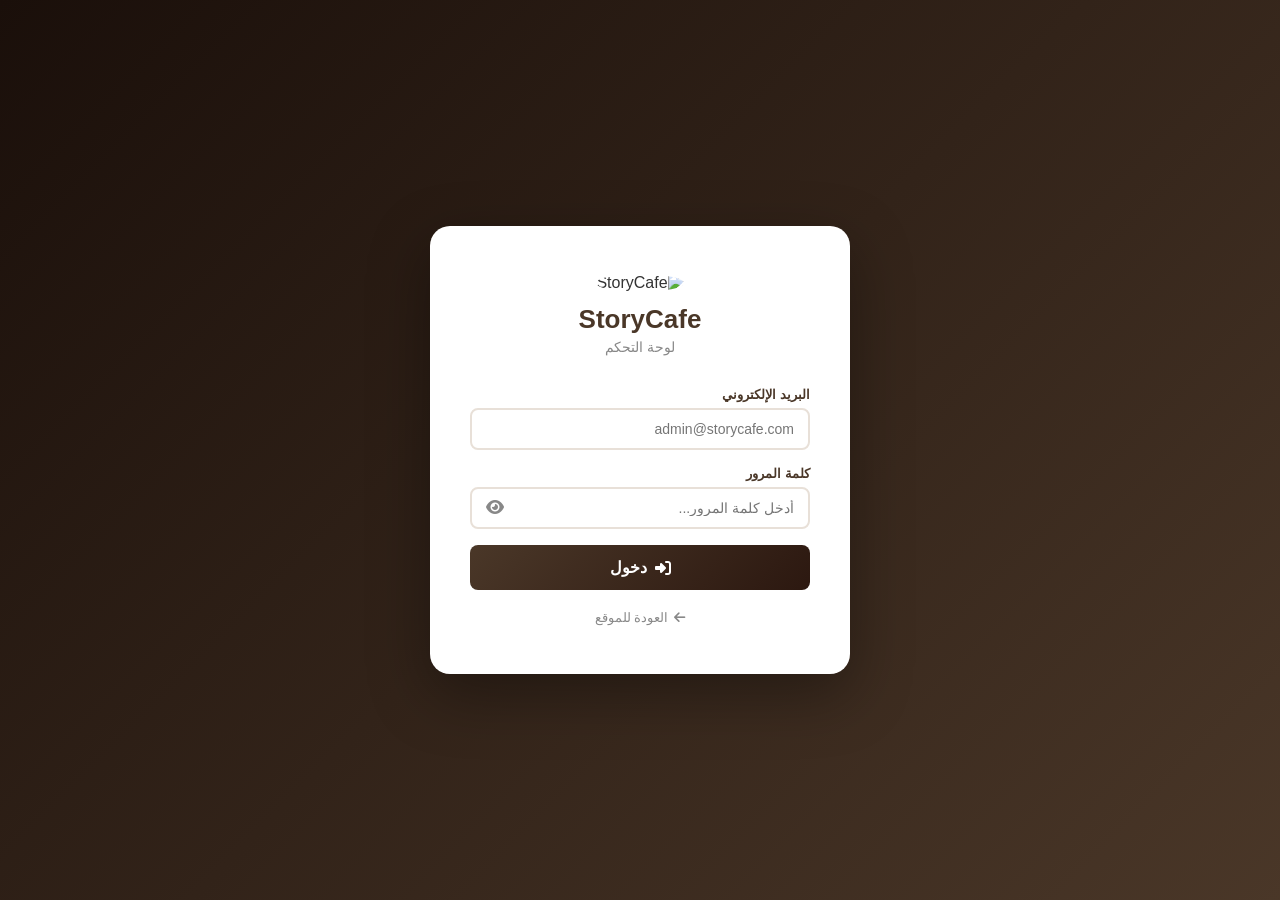
==== commit 6f9588e6: "Security hardening: auth, XSS, brute-force, CSP, RLS, audit logging NEW: js/security.js — core secur" ====
--- a/admin.html
+++ b/admin.html
@@ -3,6 +3,10 @@
 <head>
     <meta charset="UTF-8">
     <meta name="viewport" content="width=device-width, initial-scale=1.0">
+    <meta name="robots" content="noindex, nofollow">
+    <meta http-equiv="Content-Security-Policy" content="default-src 'self'; script-src 'self' https://cdn.jsdelivr.net https://cdnjs.cloudflare.com; style-src 'self' https://fonts.googleapis.com https://cdnjs.cloudflare.com 'unsafe-inline'; font-src 'self' https://fonts.gstatic.com https://cdnjs.cloudflare.com; img-src 'self' https://images.unsplash.com data: blob:; connect-src 'self' https://*.supabase.co; frame-ancestors 'none';">
+    <meta http-equiv="X-Content-Type-Options" content="nosniff">
+    <meta http-equiv="Referrer-Policy" content="no-referrer">
     <title>لوحة التحكم — StoryCafe</title>
     <link rel="preconnect" href="https://fonts.googleapis.com">
     <link href="https://fonts.googleapis.com/css2?family=Cairo:wght@300;400;600;700;900&display=swap" rel="stylesheet">
@@ -19,20 +23,25 @@
             <h1>StoryCafe</h1>
             <p>لوحة التحكم</p>
         </div>
-        <form onsubmit="adminLogin(event)">
+        <form onsubmit="adminLogin(event)" autocomplete="off">
+            <input type="hidden" id="login-csrf" value="">
+            <div class="form-group">
+                <label>البريد الإلكتروني</label>
+                <input type="email" id="login-email" placeholder="admin@storycafe.com" autocomplete="email">
+            </div>
             <div class="form-group">
                 <label>كلمة المرور</label>
                 <div class="pw-wrap">
-                    <input type="password" id="login-pw" placeholder="أدخل كلمة المرور..." required autocomplete="current-password">
+                    <input type="password" id="login-pw" placeholder="أدخل كلمة المرور..." required autocomplete="current-password" minlength="6">
                     <button type="button" class="pw-toggle" onclick="togglePwVis()">
                         <i class="fas fa-eye" id="pw-eye"></i>
                     </button>
                 </div>
             </div>
             <div class="login-error" id="login-error" style="display:none">
-                <i class="fas fa-exclamation-circle"></i> كلمة المرور غير صحيحة
-            </div>
-            <button type="submit" class="btn-login">
+                <i class="fas fa-exclamation-circle"></i> <span id="login-error-msg">بيانات غير صحيحة</span>
+            </div>
+            <button type="submit" class="btn-login" id="login-submit">
                 <i class="fas fa-sign-in-alt"></i> دخول
             </button>
         </form>
@@ -328,8 +337,9 @@
 <div class="admin-toast-container" id="admin-toast-container"></div>
 
 <script src="https://cdn.jsdelivr.net/npm/@supabase/supabase-js@2/dist/umd/supabase.js"></script>
-<script src="js/config.js?v=4"></script>
-<script src="js/data.js?v=4"></script>
-<script src="js/admin.js?v=4"></script>
+<script src="js/security.js?v=5"></script>
+<script src="js/config.js?v=5"></script>
+<script src="js/data.js?v=5"></script>
+<script src="js/admin.js?v=5"></script>
 </body>
 </html>
